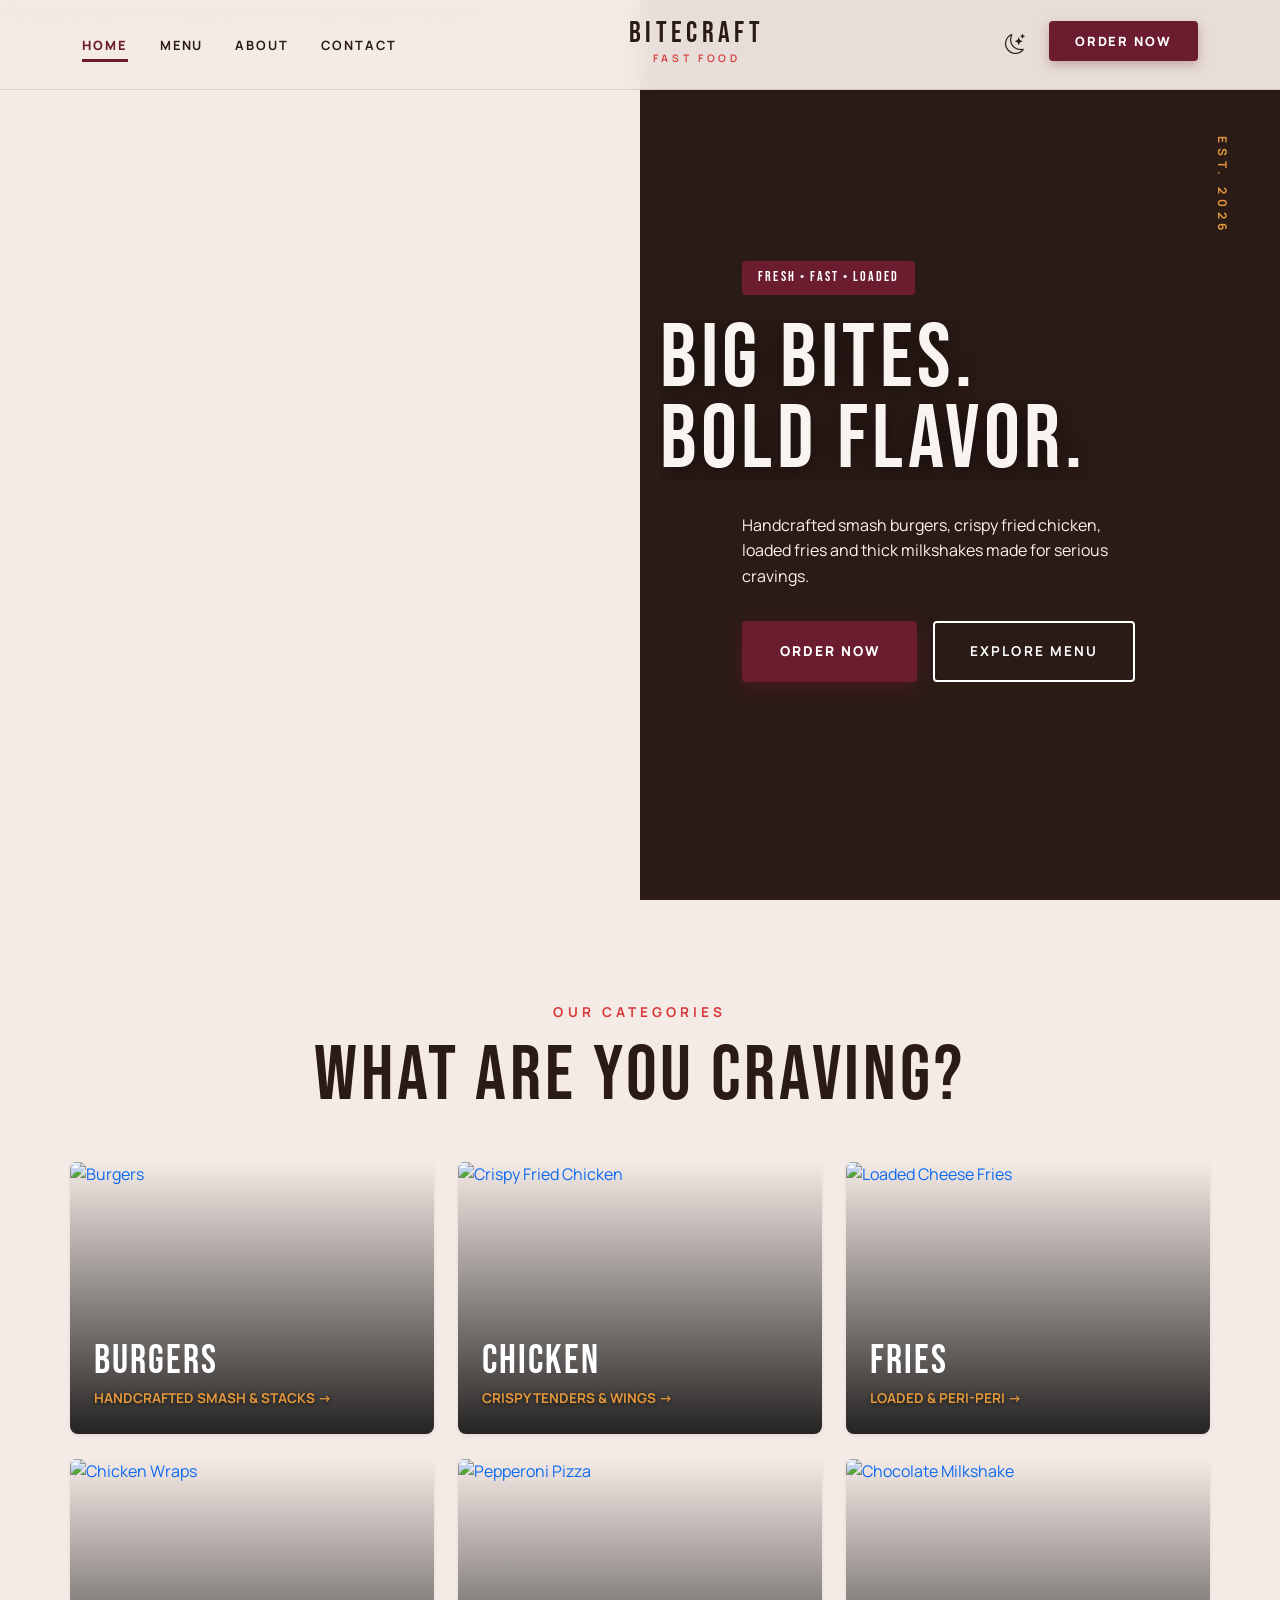
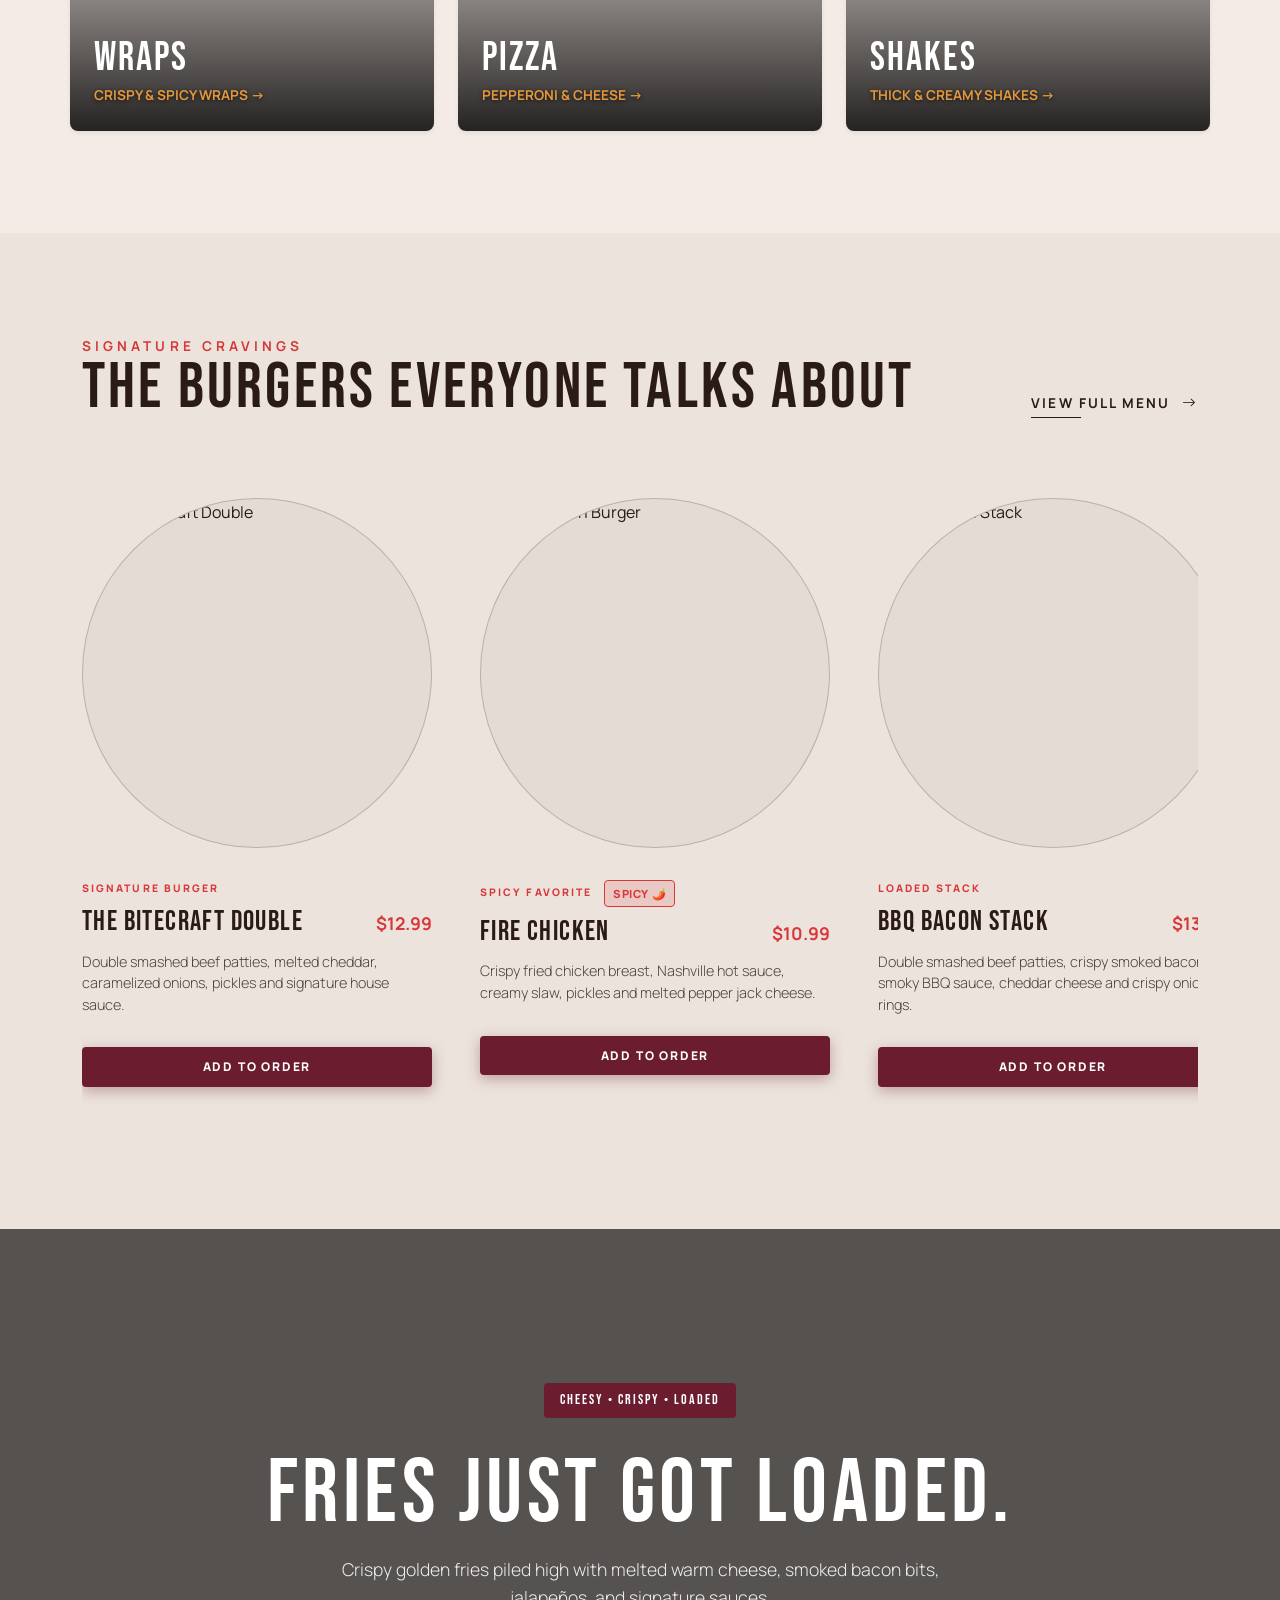
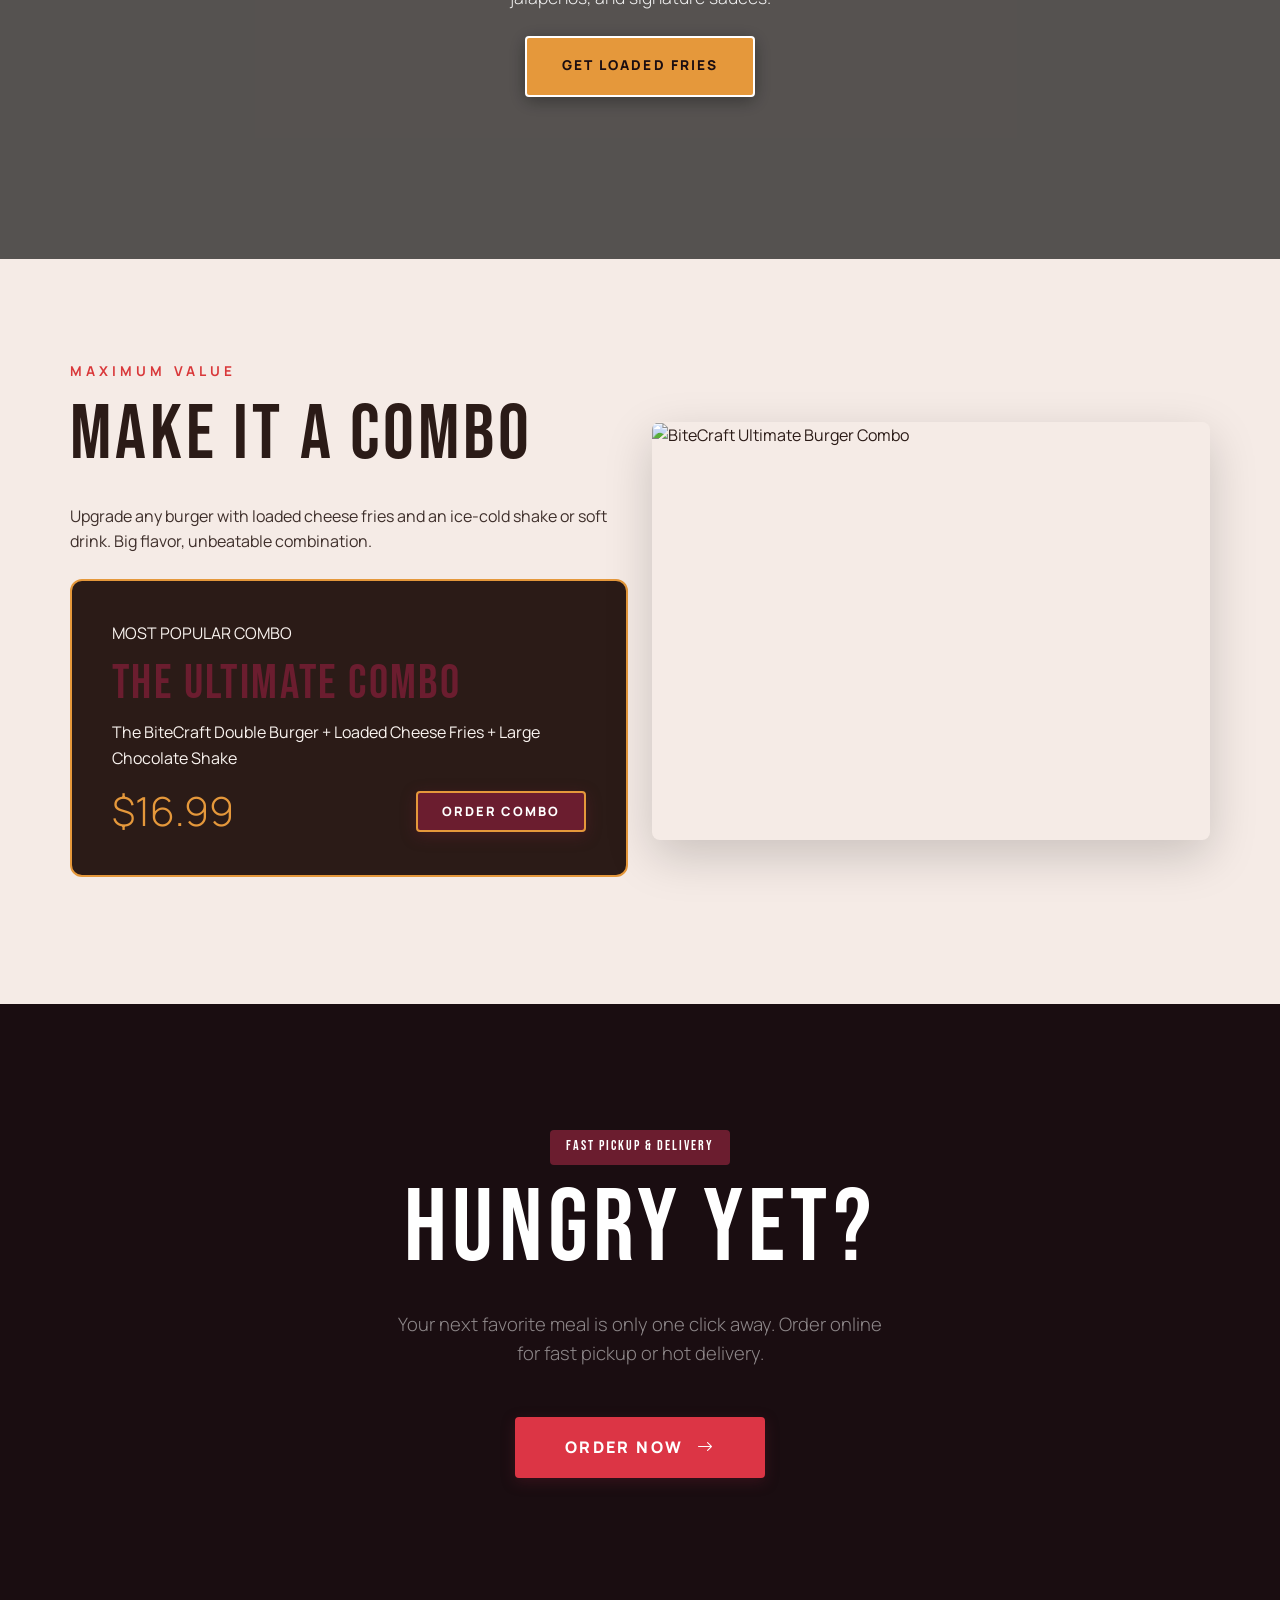
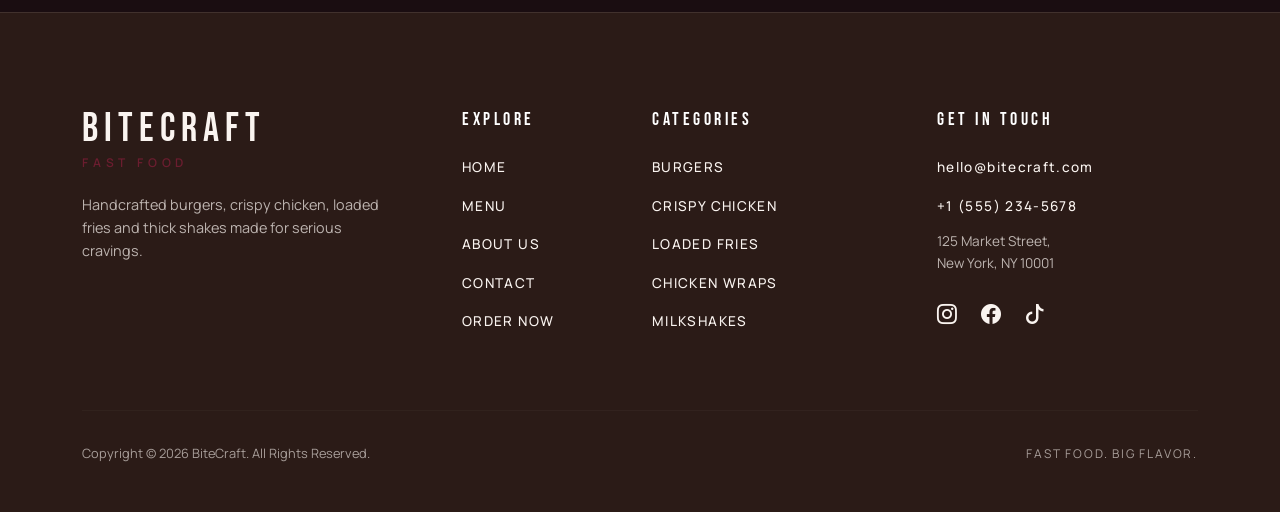
==== index.html @ 6cc87823 "first commit" ====
<!DOCTYPE html>
<html lang="en" data-theme="light">
<head>
  <meta charset="UTF-8">
  <meta name="viewport" content="width=device-width, initial-scale=1.0">
  
  <!-- SEO Metadata -->
  <title>BiteCraft — Fast Food. Big Flavor.</title>
  <meta name="description" content="Handcrafted smash burgers, crispy fried chicken, loaded fries, wraps, and milkshakes made for serious cravings. Order now at BiteCraft.">
  
  <!-- Open Graph Metadata -->
  <meta property="og:title" content="BiteCraft — Fast Food. Big Flavor.">
  <meta property="og:description" content="Handcrafted smash burgers, crispy fried chicken, loaded fries, wraps, and milkshakes made for serious cravings. Order now at BiteCraft.">
  <meta property="og:type" content="website">
  <meta property="og:image" content="https://images.unsplash.com/photo-1568901346375-23c9450c58cd">

  <!-- Bootstrap 5 CDN -->
  <link href="https://cdn.jsdelivr.net/npm/bootstrap@5.3.0/dist/css/bootstrap.min.css" rel="stylesheet">
  <!-- Bootstrap Icons CDN -->
  <link href="https://cdn.jsdelivr.net/npm/bootstrap-icons@1.11.0/font/bootstrap-icons.css" rel="stylesheet">
  
  <!-- Local Styles -->
  <link rel="stylesheet" href="assets/css/style.css">
</head>
<body>

  <!-- Header Navigation -->
  <header>
    <nav class="header-nav">
      <div class="container d-flex align-items-center justify-content-between">
        <!-- Desktop Navigation: Left -->
        <ul class="nav-desktop-links d-flex list-unstyled m-0 p-0">
          <li><a href="index.html" class="nav-link-custom active">Home</a></li>
          <li><a href="menu.html" class="nav-link-custom">Menu</a></li>
          <li><a href="about.html" class="nav-link-custom">About</a></li>
          <li><a href="contact.html" class="nav-link-custom">Contact</a></li>
        </ul>
        
        <!-- Logo: Center -->
        <div class="brand-logo-container">
          <a href="index.html" class="brand-logo">
            BITECRAFT
            <span>FAST FOOD</span>
          </a>
        </div>

        <!-- Desktop Navigation: Right -->
        <div class="d-flex align-items-center">
          <button class="theme-toggle-btn me-3" aria-label="Toggle Light and Dark Mode">
            <i class="bi bi-moon-stars"></i>
          </button>
          <div class="nav-desktop-reserve">
            <a href="reservation.html" class="btn-premium btn-premium-solid py-2 px-4" style="font-size: 0.8rem;">ORDER NOW</a>
          </div>
          <!-- Mobile Hamburger Toggle -->
          <button class="hamburger-menu ms-2" aria-label="Open Navigation Overlay">
            <i class="bi bi-list"></i>
          </button>
        </div>
      </div>
    </nav>

    <!-- Mobile Navigation Overlay Drawer -->
    <div class="mobile-nav-overlay">
      <button class="mobile-nav-close" aria-label="Close Navigation Overlay">
        <i class="bi bi-x-lg"></i>
      </button>
      <ul class="mobile-nav-links">
        <li class="mobile-nav-item"><a href="index.html" class="mobile-nav-link active">Home</a></li>
        <li class="mobile-nav-item"><a href="menu.html" class="mobile-nav-link">Menu</a></li>
        <li class="mobile-nav-item"><a href="about.html" class="mobile-nav-link">About</a></li>
        <li class="mobile-nav-item"><a href="contact.html" class="mobile-nav-link">Contact</a></li>
        <li class="mobile-nav-item mt-3"><a href="reservation.html" class="mobile-nav-btn-tab">ORDER NOW</a></li>
      </ul>
    </div>
  </header>

  <main>
    <!-- Fast Food Hero Section -->
    <section class="hero-split" id="hero">
      <!-- Left Image Panel -->
      <div class="hero-left">
        <div class="hero-img-wrapper">
          <img src="https://images.unsplash.com/photo-1568901346375-23c9450c58cd" alt="Double Smashed Cheeseburger with melted cheddar and bacon" class="img-fluid">
        </div>
      </div>
      
      <!-- Right Content Panel -->
      <div class="hero-right">
        <div class="hero-content">
          <span class="badge-fast-food mb-3">FRESH • FAST • LOADED</span>
          <h1 class="hero-title mt-2">
            <span><span>BIG BITES.</span></span>
            <span><span>BOLD FLAVOR.</span></span>
          </h1>
          <p class="hero-subtitle font-body text-secondary-50 mt-3 mb-4">
            Handcrafted smash burgers, crispy fried chicken, loaded fries and thick milkshakes made for serious cravings.
          </p>
          <div class="hero-actions d-flex gap-3 flex-wrap">
            <a href="reservation.html" class="btn-premium btn-premium-solid">ORDER NOW</a>
            <a href="menu.html" class="btn-premium btn-premium-outline">EXPLORE MENU</a>
          </div>
        </div>
        
        <div class="hero-est">EST. 2026</div>
      </div>
    </section>

    <!-- Featured Categories Section -->
    <section class="section-padding container">
      <div class="text-center mb-5">
        <span class="small-label animate-reveal">OUR CATEGORIES</span>
        <h2 class="section-title animate-reveal stagger-1">WHAT ARE YOU CRAVING?</h2>
      </div>

      <div class="row g-4">
        <!-- Category 1: BURGERS -->
        <div class="col-lg-4 col-md-6 animate-scale">
          <a href="menu.html" class="text-decoration-none">
            <div class="position-relative overflow-hidden rounded-3 shadow-sm group-hover-box" style="aspect-ratio: 4/3;">
              <img src="https://images.unsplash.com/photo-1586190848861-99aa4a171e90" alt="Burgers" class="w-100 h-100 object-fit-cover transition-transform">
              <div class="position-absolute top-0 start-0 w-100 h-100 d-flex align-items-end p-4" style="background: linear-gradient(to top, rgba(0,0,0,0.85), transparent);">
                <div>
                  <h3 class="text-white font-heading m-0 display-6">BURGERS</h3>
                  <span class="text-warning font-body fw-bold" style="font-size: 0.85rem;">HANDCRAFTED SMASH & STACKS &rarr;</span>
                </div>
              </div>
            </div>
          </a>
        </div>

        <!-- Category 2: CHICKEN -->
        <div class="col-lg-4 col-md-6 animate-scale stagger-1">
          <a href="menu.html" class="text-decoration-none">
            <div class="position-relative overflow-hidden rounded-3 shadow-sm group-hover-box" style="aspect-ratio: 4/3;">
              <img src="https://images.unsplash.com/photo-1625813506062-0aeb1d7a094b" alt="Crispy Fried Chicken" class="w-100 h-100 object-fit-cover transition-transform">
              <div class="position-absolute top-0 start-0 w-100 h-100 d-flex align-items-end p-4" style="background: linear-gradient(to top, rgba(0,0,0,0.85), transparent);">
                <div>
                  <h3 class="text-white font-heading m-0 display-6">CHICKEN</h3>
                  <span class="text-warning font-body fw-bold" style="font-size: 0.85rem;">CRISPY TENDERS & WINGS &rarr;</span>
                </div>
              </div>
            </div>
          </a>
        </div>

        <!-- Category 3: FRIES -->
        <div class="col-lg-4 col-md-6 animate-scale stagger-2">
          <a href="menu.html" class="text-decoration-none">
            <div class="position-relative overflow-hidden rounded-3 shadow-sm group-hover-box" style="aspect-ratio: 4/3;">
              <img src="https://images.unsplash.com/photo-1585109649139-366815a0d713" alt="Loaded Cheese Fries" class="w-100 h-100 object-fit-cover transition-transform">
              <div class="position-absolute top-0 start-0 w-100 h-100 d-flex align-items-end p-4" style="background: linear-gradient(to top, rgba(0,0,0,0.85), transparent);">
                <div>
                  <h3 class="text-white font-heading m-0 display-6">FRIES</h3>
                  <span class="text-warning font-body fw-bold" style="font-size: 0.85rem;">LOADED & PERI-PERI &rarr;</span>
                </div>
              </div>
            </div>
          </a>
        </div>

        <!-- Category 4: WRAPS -->
        <div class="col-lg-4 col-md-6 animate-scale stagger-3">
          <a href="menu.html" class="text-decoration-none">
            <div class="position-relative overflow-hidden rounded-3 shadow-sm group-hover-box" style="aspect-ratio: 4/3;">
              <img src="https://images.unsplash.com/photo-1626700051175-6818013e1d4f" alt="Chicken Wraps" class="w-100 h-100 object-fit-cover transition-transform">
              <div class="position-absolute top-0 start-0 w-100 h-100 d-flex align-items-end p-4" style="background: linear-gradient(to top, rgba(0,0,0,0.85), transparent);">
                <div>
                  <h3 class="text-white font-heading m-0 display-6">WRAPS</h3>
                  <span class="text-warning font-body fw-bold" style="font-size: 0.85rem;">CRISPY & SPICY WRAPS &rarr;</span>
                </div>
              </div>
            </div>
          </a>
        </div>

        <!-- Category 5: PIZZA -->
        <div class="col-lg-4 col-md-6 animate-scale stagger-4">
          <a href="menu.html" class="text-decoration-none">
            <div class="position-relative overflow-hidden rounded-3 shadow-sm group-hover-box" style="aspect-ratio: 4/3;">
              <img src="https://images.unsplash.com/photo-1513104890138-7c749659a591" alt="Pepperoni Pizza" class="w-100 h-100 object-fit-cover transition-transform">
              <div class="position-absolute top-0 start-0 w-100 h-100 d-flex align-items-end p-4" style="background: linear-gradient(to top, rgba(0,0,0,0.85), transparent);">
                <div>
                  <h3 class="text-white font-heading m-0 display-6">PIZZA</h3>
                  <span class="text-warning font-body fw-bold" style="font-size: 0.85rem;">PEPPERONI & CHEESE &rarr;</span>
                </div>
              </div>
            </div>
          </a>
        </div>

        <!-- Category 6: SHAKES -->
        <div class="col-lg-4 col-md-6 animate-scale stagger-5">
          <a href="menu.html" class="text-decoration-none">
            <div class="position-relative overflow-hidden rounded-3 shadow-sm group-hover-box" style="aspect-ratio: 4/3;">
              <img src="https://images.unsplash.com/photo-1572490122747-3968b75cc699" alt="Chocolate Milkshake" class="w-100 h-100 object-fit-cover transition-transform">
              <div class="position-absolute top-0 start-0 w-100 h-100 d-flex align-items-end p-4" style="background: linear-gradient(to top, rgba(0,0,0,0.85), transparent);">
                <div>
                  <h3 class="text-white font-heading m-0 display-6">SHAKES</h3>
                  <span class="text-warning font-body fw-bold" style="font-size: 0.85rem;">THICK & CREAMY SHAKES &rarr;</span>
                </div>
              </div>
            </div>
          </a>
        </div>
      </div>
    </section>

    <!-- Signature Burgers Section -->
    <section class="section-padding" style="background-color: var(--card-bg); overflow: hidden;">
      <div class="container">
        <div class="d-flex justify-content-between align-items-end mb-5">
          <div>
            <span class="small-label m-0">SIGNATURE CRAVINGS</span>
            <h2 class="section-title m-0" style="font-size: clamp(2.2rem, 5vw, 4rem);">THE BURGERS EVERYONE TALKS ABOUT</h2>
          </div>
          <div class="d-none d-md-block text-end">
            <a href="menu.html" class="btn-premium-text">VIEW FULL MENU <i class="bi bi-arrow-right"></i></a>
          </div>
        </div>

        <div class="dishes-row">
          <!-- Item 1 -->
          <div class="dish-card-custom animate-scale">
            <div class="dish-img-container">
              <img src="https://images.unsplash.com/photo-1568901346375-23c9450c58cd" alt="The BiteCraft Double">
            </div>
            <div class="dish-info">
              <span class="dish-cat">Signature Burger</span>
              <div class="dish-name-row">
                <h3 class="dish-name">THE BITECRAFT DOUBLE</h3>
                <span class="dish-price">$12.99</span>
              </div>
              <p class="dish-desc">Double smashed beef patties, melted cheddar, caramelized onions, pickles and signature house sauce.</p>
              <a href="reservation.html" class="btn-premium btn-premium-solid w-100 mt-3 py-2 text-center" style="font-size: 0.75rem;">ADD TO ORDER</a>
            </div>
          </div>

          <!-- Item 2 -->
          <div class="dish-card-custom animate-scale stagger-1">
            <div class="dish-img-container">
              <img src="https://images.unsplash.com/photo-1625813506062-0aeb1d7a094b" alt="Fire Chicken Burger">
            </div>
            <div class="dish-info">
              <span class="dish-cat">Spicy Favorite <span class="badge-spicy">SPICY 🌶️</span></span>
              <div class="dish-name-row">
                <h3 class="dish-name">FIRE CHICKEN</h3>
                <span class="dish-price">$10.99</span>
              </div>
              <p class="dish-desc">Crispy fried chicken breast, Nashville hot sauce, creamy slaw, pickles and melted pepper jack cheese.</p>
              <a href="reservation.html" class="btn-premium btn-premium-solid w-100 mt-3 py-2 text-center" style="font-size: 0.75rem;">ADD TO ORDER</a>
            </div>
          </div>

          <!-- Item 3 -->
          <div class="dish-card-custom animate-scale stagger-2">
            <div class="dish-img-container">
              <img src="https://images.unsplash.com/photo-1550547660-d9450f859349" alt="BBQ Bacon Stack">
            </div>
            <div class="dish-info">
              <span class="dish-cat">Loaded Stack</span>
              <div class="dish-name-row">
                <h3 class="dish-name">BBQ BACON STACK</h3>
                <span class="dish-price">$13.99</span>
              </div>
              <p class="dish-desc">Double smashed beef patties, crispy smoked bacon, smoky BBQ sauce, cheddar cheese and crispy onion rings.</p>
              <a href="reservation.html" class="btn-premium btn-premium-solid w-100 mt-3 py-2 text-center" style="font-size: 0.75rem;">ADD TO ORDER</a>
            </div>
          </div>

          <!-- Item 4 -->
          <div class="dish-card-custom animate-scale stagger-3">
            <div class="dish-img-container">
              <img src="https://images.unsplash.com/photo-1572802419224-296b0aeee0d9" alt="Classic Cheese Burger">
            </div>
            <div class="dish-info">
              <span class="dish-cat">Classic Favorite</span>
              <div class="dish-name-row">
                <h3 class="dish-name">CLASSIC CHEESE</h3>
                <span class="dish-price">$9.99</span>
              </div>
              <p class="dish-desc">Single smashed beef patty, double American cheese, fresh lettuce, tomato, onions and house secret sauce.</p>
              <a href="reservation.html" class="btn-premium btn-premium-solid w-100 mt-3 py-2 text-center" style="font-size: 0.75rem;">ADD TO ORDER</a>
            </div>
          </div>
        </div>
      </div>
    </section>

    <!-- Loaded Fries Full Width Section -->
    <section class="parallax-image-section">
      <div class="parallax-bg" style="background-image: url('https://images.unsplash.com/photo-1585109649139-366815a0d713');"></div>
      <div class="parallax-overlay" style="background: rgba(0, 0, 0, 0.65);"></div>
      <div class="parallax-content container text-center">
        <span class="badge-fast-food mb-3">CHEESY • CRISPY • LOADED</span>
        <h2 class="animate-reveal text-white my-3" style="font-size: clamp(2.8rem, 7vw, 6rem); font-family: var(--font-heading); line-height: 1;">
          FRIES JUST GOT LOADED.
        </h2>
        <p class="font-body text-white mx-auto mb-4" style="max-width: 600px; font-weight: 300; font-size: 1.1rem; opacity: 0.9;">
          Crispy golden fries piled high with melted warm cheese, smoked bacon bits, jalapeños, and signature sauces.
        </p>
        <a href="menu.html" class="btn-premium btn-premium-solid btn-warning text-dark border-warning">GET LOADED FRIES</a>
      </div>
    </section>

    <!-- Combo Section -->
    <section class="section-padding container">
      <div class="row align-items-center gy-5">
        <div class="col-lg-6 animate-slide-left">
          <span class="small-label">MAXIMUM VALUE</span>
          <h2 class="section-title" style="font-size: clamp(2.5rem, 6vw, 5rem);">MAKE IT A COMBO</h2>
          <p class="font-body mb-4" style="font-weight: 400; opacity: 0.9;">
            Upgrade any burger with loaded cheese fries and an ice-cold shake or soft drink. Big flavor, unbeatable combination.
          </p>

          <div class="combo-card mb-4">
            <span class="badge-tag mb-2">MOST POPULAR COMBO</span>
            <h3 class="font-heading display-5 text-warning my-2">THE ULTIMATE COMBO</h3>
            <p class="mb-3 font-body opacity-90">The BiteCraft Double Burger + Loaded Cheese Fries + Large Chocolate Shake</p>
            <div class="d-flex align-items-center justify-content-between">
              <span class="font-heading display-6 text-white">$16.99</span>
              <a href="reservation.html" class="btn-premium btn-premium-solid py-2 px-4" style="font-size: 0.8rem;">ORDER COMBO</a>
            </div>
          </div>
        </div>

        <div class="col-lg-6 animate-slide-right stagger-1">
          <div class="rounded-3 overflow-hidden shadow-lg" style="aspect-ratio: 4/3;">
            <img src="https://images.unsplash.com/photo-1610440042657-612c34d95e9f" alt="BiteCraft Ultimate Burger Combo" class="w-100 h-100 object-fit-cover">
          </div>
        </div>
      </div>
    </section>

    <!-- Hungry Yet CTA Section -->
    <section class="section-padding text-center" style="background-color: var(--color-charcoal); color: #fff;">
      <div class="container py-4">
        <span class="badge-fast-food mb-3">FAST PICKUP & DELIVERY</span>
        <h2 class="section-title text-white animate-reveal" style="font-size: clamp(3rem, 8vw, 7rem);">HUNGRY YET?</h2>
        <p class="font-body text-white-50 mx-auto mb-5 animate-reveal stagger-1" style="max-width: 500px; font-weight: 300; font-size: 1.15rem;">
          Your next favorite meal is only one click away. Order online for fast pickup or hot delivery.
        </p>
        <div class="animate-reveal stagger-2">
          <a href="reservation.html" class="btn-premium btn-premium-solid bg-danger text-white border-danger py-3 px-5" style="font-size: 1rem;">ORDER NOW <i class="bi bi-arrow-right ms-2"></i></a>
        </div>
      </div>
    </section>
  </main>

  <!-- Footer Section -->
  <footer class="footer-section">
    <div class="container">
      <div class="row gy-5">
        <!-- Brand Info -->
        <div class="col-lg-4 col-md-12">
          <a href="index.html" class="footer-logo">
            BITECRAFT
            <span class="text-warning">FAST FOOD</span>
          </a>
          <p class="font-body mt-4" style="opacity: 0.7; max-width: 320px; font-size: 0.9rem;">
            Handcrafted burgers, crispy chicken, loaded fries and thick shakes made for serious cravings.
          </p>
        </div>
        
        <!-- Navigation Links -->
        <div class="col-lg-2 col-md-4 col-6">
          <h5 class="text-white mb-4 letter-spacing-lg" style="font-size: 1.1rem;">EXPLORE</h5>
          <ul class="footer-links">
            <li><a href="index.html" class="footer-link-item">Home</a></li>
            <li><a href="menu.html" class="footer-link-item">Menu</a></li>
            <li><a href="about.html" class="footer-link-item">About Us</a></li>
            <li><a href="contact.html" class="footer-link-item">Contact</a></li>
            <li><a href="reservation.html" class="footer-link-item">Order Now</a></li>
          </ul>
        </div>
        
        <!-- Categories -->
        <div class="col-lg-3 col-md-4 col-6">
          <h5 class="text-white mb-4 letter-spacing-lg" style="font-size: 1.1rem;">CATEGORIES</h5>
          <ul class="footer-links">
            <li><a href="menu.html" class="footer-link-item">Burgers</a></li>
            <li><a href="menu.html" class="footer-link-item">Crispy Chicken</a></li>
            <li><a href="menu.html" class="footer-link-item">Loaded Fries</a></li>
            <li><a href="menu.html" class="footer-link-item">Chicken Wraps</a></li>
            <li><a href="menu.html" class="footer-link-item">Milkshakes</a></li>
          </ul>
        </div>
        
        <!-- Contact Details -->
        <div class="col-lg-3 col-md-4 col-12">
          <h5 class="text-white mb-4 letter-spacing-lg" style="font-size: 1.1rem;">GET IN TOUCH</h5>
          <ul class="footer-links mb-4">
            <li><a href="mailto:hello@bitecraft.com" class="footer-link-item" style="text-transform: none;">hello@bitecraft.com</a></li>
            <li><a href="tel:+15552345678" class="footer-link-item">+1 (555) 234-5678</a></li>
            <li><p class="mb-0" style="font-size: 0.85rem; opacity: 0.7;">125 Market Street,<br>New York, NY 10001</p></li>
          </ul>
          <div class="social-links">
            <a href="#" class="social-link-item" aria-label="Instagram"><i class="bi bi-instagram"></i></a>
            <a href="#" class="social-link-item" aria-label="Facebook"><i class="bi bi-facebook"></i></a>
            <a href="#" class="social-link-item" aria-label="TikTok"><i class="bi bi-tiktok"></i></a>
          </div>
        </div>
      </div>
      
      <!-- Footer Bottom -->
      <div class="footer-bottom d-flex flex-column flex-md-row justify-content-between align-items-center">
        <p class="mb-0 text-center text-md-start">Copyright &copy; 2026 BiteCraft. All Rights Reserved.</p>
        <p class="mb-0 mt-2 mt-md-0 text-center text-md-end" style="font-size: 0.75rem; letter-spacing: 0.15em;">FAST FOOD. BIG FLAVOR.</p>
      </div>
    </div>
  </footer>

  <!-- Scripts -->
  <script src="https://cdn.jsdelivr.net/npm/bootstrap@5.3.0/dist/js/bootstrap.bundle.min.js"></script>
  <script src="assets/js/main.js"></script>
</body>
</html>
---- assets/css/style.css ----
/* 
 * SAVOR & FLAME — PREMIUM RESTAURANT WEBSITE
 * DESIGN SYSTEM & STYLE SHEET
 */

@import url('https://fonts.googleapis.com/css2?family=Bebas+Neue&family=Manrope:wght@300;400;500;600;700;800&family=Playfair+Display:ital,wght@1,400;1,600;1,700&display=swap');

:root {
  /* Brand Colors - Cozy Ruby & Sunset Amber Theme */
  --color-ruby: #6B1D2F;         /* Rich Bordeaux Burgundy / Deep Cozy Ruby */
  --color-amber: #D9383A;        /* Warm Amber Crimson Accent */
  --color-sunset-gold: #E5983B;  /* Warm Sunset Gold Accent */
  --color-sand: #F5EBE6;         /* Soft Warm Sand / Cream background */
  --color-espresso: #2B1B17;     /* Deep Rich Dark Espresso */
  --color-cream: #FAF4F0;        /* Ultra Soft Cream Light */
  --color-dark-ruby: #1A0D11;    /* Deep Midnight Dark Ruby */

  /* Legacy Brand Mappings for Cozy Ruby System */
  --color-red: #6B1D2F;          /* Mapped to Cozy Ruby */
  --color-yellow: #E5983B;       /* Mapped to Sunset Gold */
  --color-gold: #E5983B;         /* Mapped to Sunset Gold */
  --color-charcoal: #1A0D11;

  /* Theme variables - Light Mode by default */
  --bg-primary: var(--color-sand);
  --bg-secondary: var(--color-espresso);
  --text-primary: var(--color-espresso);
  --text-secondary: var(--color-cream);
  --accent: var(--color-ruby);          /* Rich Bordeaux Burgundy */
  --accent-muted: var(--color-amber);   /* Warm Amber Crimson */
  --border-color: rgba(43, 27, 23, 0.22);
  --border-hover: rgba(43, 27, 23, 0.55);
  --card-bg: rgba(43, 27, 23, 0.04);

  /* Fonts */
  --font-heading: 'Bebas Neue', sans-serif;
  --font-body: 'Manrope', sans-serif;
  --font-script: 'Playfair Display', serif;

  /* Transitions */
  --transition-smooth: all 0.5s cubic-bezier(0.25, 1, 0.5, 1);
  --transition-fast: all 0.25s ease;
}

[data-theme="dark"] {
  --bg-primary: var(--color-dark-ruby);
  --bg-secondary: var(--color-cream);
  --text-primary: var(--color-cream);
  --text-secondary: var(--color-dark-ruby);
  --accent: var(--color-sunset-gold);  /* Warm Sunset Gold in dark mode */
  --accent-muted: var(--color-amber);   /* Warm Amber Crimson in dark mode */
  --border-color: rgba(250, 244, 240, 0.18);
  --border-hover: rgba(250, 244, 240, 0.45);
  --card-bg: rgba(250, 244, 240, 0.05);
}

[data-theme="dark"] .btn-premium-solid {
  border: 2px solid var(--color-sunset-gold) !important;
  background-color: var(--color-ruby) !important;
  color: #ffffff !important;
  box-shadow: 0 4px 16px rgba(107, 29, 47, 0.45);
}

[data-theme="dark"] .btn-premium-solid:hover {
  background-color: var(--color-sunset-gold) !important;
  border-color: var(--color-sunset-gold) !important;
  color: #1A0D11 !important;
}

[data-theme="dark"] .btn-premium-outline {
  border: 2px solid var(--color-sunset-gold) !important;
  color: var(--color-sunset-gold) !important;
}

/* Global Reset & Base Styles */
* {
  box-sizing: border-box;
  margin: 0;
  padding: 0;
}

html {
  scroll-behavior: smooth;
  overflow-x: hidden;
  font-size: 16px;
}

body {
  font-family: var(--font-body);
  background-color: var(--bg-primary);
  color: var(--text-primary);
  transition: background-color 0.6s cubic-bezier(0.25, 1, 0.5, 1), color 0.6s cubic-bezier(0.25, 1, 0.5, 1);
  overflow-x: hidden;
  line-height: 1.6;
}

/* Page Transition Overlay */
.page-transition-overlay {
  position: fixed;
  top: 0;
  left: 0;
  width: 100%;
  height: 100%;
  background-color: var(--color-espresso);
  z-index: 9999;
  transform: translateY(0);
  transition: transform 0.6s cubic-bezier(0.85, 0, 0.15, 1);
  pointer-events: none;
}
.page-transition-overlay.active {
  transform: translateY(-100%);
}

/* Custom Scrollbar */
::-webkit-scrollbar {
  width: 8px;
}
::-webkit-scrollbar-track {
  background: var(--bg-primary);
}
::-webkit-scrollbar-thumb {
  background: var(--accent-muted);
}
::-webkit-scrollbar-thumb:hover {
  background: var(--accent);
}

/* Typography & Headers */
h1, h2, h3, h4, h5, h6 {
  font-family: var(--font-heading);
  letter-spacing: 0.05em;
  font-weight: 400;
  text-transform: uppercase;
}

.font-script {
  font-family: var(--font-script);
  font-style: italic;
  text-transform: none;
  font-weight: 400;
  letter-spacing: 0;
}

.text-stroke {
  -webkit-text-stroke: 1px var(--text-primary);
  color: transparent;
}

/* Utility Layouts */
.section-padding {
  padding: clamp(4rem, 8vw, 10rem) 0;
}

.letter-spacing-lg {
  letter-spacing: 0.2em;
}

.small-label {
  font-family: var(--font-body);
  font-weight: 700;
  font-size: clamp(0.7rem, 1.5vw, 0.85rem);
  text-transform: uppercase;
  color: var(--accent-muted);
  display: block;
  margin-bottom: 1rem;
  letter-spacing: 0.3em;
}

.section-title {
  font-size: clamp(2.5rem, 6vw, 5.5rem);
  line-height: 0.95;
  margin-bottom: 2rem;
}

/* Premium Buttons */
.btn-premium {
  font-family: var(--font-body);
  font-weight: 700;
  font-size: 0.85rem;
  letter-spacing: 0.15em;
  text-transform: uppercase;
  padding: 1.1rem 2.2rem;
  border-radius: 4px;
  transition: var(--transition-smooth);
  position: relative;
  overflow: hidden;
  z-index: 1;
  display: inline-block;
  text-decoration: none;
  text-align: center;
}

.btn-premium-outline {
  border: 2px solid var(--text-primary);
  background: transparent;
  color: var(--text-primary) !important;
}

.btn-premium-outline::before {
  content: '';
  position: absolute;
  top: 0;
  left: 0;
  width: 100%;
  height: 100%;
  background-color: var(--color-ruby);
  z-index: -1;
  transform: scaleX(0);
  transform-origin: right;
  transition: transform 0.4s cubic-bezier(0.25, 1, 0.5, 1);
}

.btn-premium-outline:hover {
  color: #ffffff !important;
  border-color: var(--color-ruby);
}

.btn-premium-outline:hover::before {
  transform: scaleX(1);
  transform-origin: left;
}

.btn-premium-solid {
  border: 2px solid var(--color-ruby);
  background: var(--color-ruby);
  color: #ffffff !important;
  font-weight: 800;
  box-shadow: 0 4px 14px rgba(107, 29, 47, 0.35);
}

.btn-premium-solid:hover {
  background-color: var(--color-sunset-gold) !important;
  border-color: var(--color-sunset-gold) !important;
  color: #1A0D11 !important;
  box-shadow: 0 6px 20px rgba(229, 152, 59, 0.45);
}

/* CTA Section White Button Override */
.btn-premium-solid.bg-white,
.btn-premium.bg-white,
.bg-danger .btn-premium-solid,
.bg-danger .btn-premium {
  background-color: #ffffff !important;
  color: var(--color-ruby) !important;
  border-color: #ffffff !important;
  font-weight: 800 !important;
}

.btn-premium-solid.bg-white:hover,
.btn-premium.bg-white:hover,
.bg-danger .btn-premium-solid:hover,
.bg-danger .btn-premium:hover {
  background-color: var(--color-espresso) !important;
  color: #ffffff !important;
  border-color: var(--color-espresso) !important;
}

.btn-premium-text {
  font-family: var(--font-body);
  font-weight: 700;
  font-size: 0.85rem;
  letter-spacing: 0.15em;
  text-transform: uppercase;
  color: var(--text-primary);
  text-decoration: none;
  display: inline-flex;
  align-items: center;
  gap: 0.75rem;
  position: relative;
  padding-bottom: 0.25rem;
}

.btn-premium-text::after {
  content: '';
  position: absolute;
  bottom: 0;
  left: 0;
  width: 100%;
  height: 1px;
  background-color: var(--text-primary);
  transform: scaleX(0.3);
  transform-origin: left;
  transition: var(--transition-smooth);
}

.btn-premium-text:hover::after {
  transform: scaleX(1);
  background-color: var(--accent);
}

.btn-premium-text i {
  transition: transform 0.3s ease;
}

.btn-premium-text:hover i {
  transform: translateX(5px);
  color: var(--accent);
}

/* Header & Sticky Nav */
.header-nav {
  position: fixed;
  top: 0;
  left: 0;
  width: 100%;
  z-index: 1000;
  background: rgba(245, 235, 230, 0.94); /* Frosted Soft Sand in Light Mode */
  backdrop-filter: blur(12px);
  -webkit-backdrop-filter: blur(12px);
  border-bottom: 1px solid rgba(43, 27, 23, 0.12);
  padding: 1.25rem 0;
  transition: background-color 0.4s ease, padding 0.4s ease, border-color 0.4s ease, box-shadow 0.4s ease;
}

[data-theme="dark"] .header-nav {
  background: rgba(26, 13, 17, 0.94); /* Frosted Midnight Ruby in Dark Mode */
  border-bottom: 1px solid rgba(250, 244, 240, 0.12);
}

.header-nav.scrolled {
  padding: 0.8rem 0;
  box-shadow: 0 4px 30px rgba(0, 0, 0, 0.08);
}

.nav-desktop-links {
  display: flex;
  gap: 2rem;
  list-style: none;
  margin: 0;
  padding: 0;
  align-items: center;
}

.nav-link-custom {
  font-family: var(--font-body);
  font-size: 0.8rem;
  font-weight: 700;
  text-transform: uppercase;
  color: var(--text-primary);
  text-decoration: none;
  letter-spacing: 0.15em;
  position: relative;
  padding: 0.5rem 0;
  transition: var(--transition-fast);
}

.nav-link-custom::after {
  content: '';
  position: absolute;
  bottom: 0;
  left: 0;
  width: 100%;
  height: 2px;
  background-color: var(--text-primary);
  transform: scaleX(0);
  transform-origin: right;
  transition: transform 0.4s cubic-bezier(0.25, 1, 0.5, 1);
}

.nav-link-custom:hover {
  color: var(--accent-muted);
}

.nav-link-custom:hover::after {
  transform: scaleX(1);
  transform-origin: left;
}

/* Active Link Contrast System */
.nav-link-custom.active {
  color: var(--accent) !important;
  font-weight: 800;
}

.nav-link-custom.active::after {
  transform: scaleX(1);
  transform-origin: left;
  background-color: var(--accent);
  height: 3px;
}

[data-theme="dark"] .nav-link-custom.active {
  color: var(--color-sunset-gold) !important;
}

[data-theme="dark"] .nav-link-custom.active::after {
  background-color: var(--color-sunset-gold);
  height: 3px;
}

/* Typographic Logo */
.brand-logo-container {
  text-align: center;
}
.brand-logo {
  font-family: var(--font-heading);
  font-size: 1.8rem;
  letter-spacing: 0.15em;
  color: var(--text-primary);
  text-decoration: none;
  line-height: 1;
  display: inline-block;
  transition: var(--transition-fast);
}

.brand-logo span {
  display: block;
  font-size: 0.65rem;
  letter-spacing: 0.35em;
  font-family: var(--font-body);
  font-weight: 600;
  color: var(--accent-muted);
  margin-top: 0.25rem;
}
.brand-logo:hover {
  color: var(--accent-muted);
}

/* Theme Toggle Button */
.theme-toggle-btn {
  background: transparent;
  border: none;
  color: var(--text-primary);
  font-size: 1.25rem;
  cursor: pointer;
  padding: 0.5rem;
  display: flex;
  align-items: center;
  justify-content: center;
  transition: var(--transition-fast);
  margin-right: 1.5rem;
}

.theme-toggle-btn:hover {
  color: var(--accent-muted);
  transform: rotate(15deg);
}

/* Header ORDER NOW Button Styling */
.header-nav .nav-desktop-reserve a.btn-premium,
.header-nav .btn-premium-solid,
.header-nav .btn-premium {
  background-color: var(--color-ruby) !important;
  color: #ffffff !important;
  border: 2px solid var(--color-ruby) !important;
  font-weight: 800 !important;
  letter-spacing: 0.15em !important;
  opacity: 1 !important;
  visibility: visible !important;
  box-shadow: 0 4px 12px rgba(107, 29, 47, 0.3);
  transition: all 0.3s ease;
}

.header-nav .nav-desktop-reserve a.btn-premium:hover,
.header-nav .btn-premium-solid:hover,
.header-nav .btn-premium:hover {
  background-color: var(--color-amber) !important;
  color: #ffffff !important;
  border-color: var(--color-amber) !important;
  box-shadow: 0 6px 18px rgba(217, 56, 58, 0.4);
  transform: translateY(-2px);
}

[data-theme="dark"] .header-nav .nav-desktop-reserve a.btn-premium,
[data-theme="dark"] .header-nav .btn-premium-solid {
  background-color: var(--color-ruby) !important;
  color: #ffffff !important;
  border-color: var(--color-ruby) !important;
}

[data-theme="dark"] .header-nav .nav-desktop-reserve a.btn-premium:hover,
[data-theme="dark"] .header-nav .btn-premium-solid:hover {
  background-color: var(--color-sunset-gold) !important;
  color: #1A0D11 !important;
  border-color: var(--color-sunset-gold) !important;
}

/* Hamburger & Mobile Menu Overlay */
.hamburger-menu {
  background: transparent;
  border: none;
  color: var(--text-primary);
  font-size: 1.75rem;
  cursor: pointer;
  display: none; /* Block on tablet/mobile */
  align-items: center;
  justify-content: center;
  transition: var(--transition-fast);
}

.hamburger-menu:hover {
  color: var(--accent);
}

.mobile-nav-overlay {
  position: fixed;
  top: 0;
  left: 0;
  width: 100%;
  height: 100vh;
  background-color: var(--color-espresso);
  z-index: 2000;
  display: flex;
  flex-direction: column;
  justify-content: center;
  align-items: center;
  transform: translateY(-100%);
  transition: transform 0.6s cubic-bezier(0.85, 0, 0.15, 1);
}

.mobile-nav-overlay.open {
  transform: translateY(0);
}

.mobile-nav-close {
  position: absolute;
  top: 2rem;
  right: 2rem;
  background: transparent;
  border: none;
  color: var(--color-cream);
  font-size: 2rem;
  cursor: pointer;
  transition: var(--transition-fast);
}
.mobile-nav-close:hover {
  color: var(--color-gold);
}

.mobile-nav-links {
  list-style: none;
  text-align: center;
  padding: 0;
}

.mobile-nav-item {
  margin: 1.5rem 0;
  opacity: 0;
  transform: translateY(30px);
  transition: opacity 0.5s ease, transform 0.5s ease;
}

.mobile-nav-overlay.open .mobile-nav-item {
  opacity: 1;
  transform: translateY(0);
}

/* Add delays to list items when open */
.mobile-nav-overlay.open .mobile-nav-item:nth-child(1) { transition-delay: 0.1s; }
.mobile-nav-overlay.open .mobile-nav-item:nth-child(2) { transition-delay: 0.2s; }
.mobile-nav-overlay.open .mobile-nav-item:nth-child(3) { transition-delay: 0.3s; }
.mobile-nav-overlay.open .mobile-nav-item:nth-child(4) { transition-delay: 0.4s; }
.mobile-nav-overlay.open .mobile-nav-item:nth-child(5) { transition-delay: 0.5s; }

.mobile-nav-link {
  font-family: var(--font-heading);
  font-size: clamp(2.2rem, 7vw, 4rem);
  text-transform: uppercase;
  color: var(--color-cream);
  text-decoration: none;
  letter-spacing: 0.1em;
  transition: var(--transition-fast);
  display: inline-block;
  position: relative;
}

.mobile-nav-link:hover {
  color: var(--color-gold);
}

/* Mobile Hamburger Menu Active Page Highlight in Both Themes */
.mobile-nav-link.active {
  color: var(--color-sunset-gold) !important; /* Warm Sunset Gold */
  font-weight: 800;
  text-shadow: 0 0 16px rgba(229, 152, 59, 0.45);
}

.mobile-nav-link.active::after {
  content: '';
  display: block;
  width: 50%;
  height: 4px;
  background-color: var(--color-amber);
  margin: 0.3rem auto 0 auto;
  border-radius: 2px;
}

/* Separate Tab Button for Order Now in Hamburger Menu */
.mobile-nav-btn-tab {
  display: inline-block;
  font-family: var(--font-heading);
  font-size: clamp(1.2rem, 4vw, 1.6rem);
  letter-spacing: 0.15em;
  text-transform: uppercase;
  padding: 0.8rem 2.5rem;
  border-radius: 50px; /* Tab button pill shape */
  border: 2px solid var(--color-sunset-gold) !important;
  background-color: var(--color-ruby) !important;
  color: #ffffff !important;
  text-decoration: none;
  font-weight: 800;
  box-shadow: 0 6px 20px rgba(107, 29, 47, 0.45);
  transition: all 0.3s ease;
}

.mobile-nav-btn-tab:hover,
.mobile-nav-btn-tab.active {
  background-color: var(--color-sunset-gold) !important;
  border-color: var(--color-sunset-gold) !important;
  color: #1A0D11 !important;
  box-shadow: 0 8px 25px rgba(229, 152, 59, 0.6);
  transform: translateY(-2px);
}

.mobile-nav-brand {
  display: none !important;
}
.mobile-nav-brand h4 {
  font-family: var(--font-heading);
  color: var(--color-cream);
  font-size: 1.2rem;
  letter-spacing: 0.2rem;
}
.mobile-nav-brand p {
  font-family: var(--font-body);
  color: var(--accent-muted);
  font-size: 0.7rem;
  text-transform: uppercase;
  letter-spacing: 0.3rem;
}

/* Hero Section Styles */
.hero-split {
  height: 100vh;
  min-height: 650px;
  width: 100%;
  display: flex;
  overflow: hidden;
  position: relative;
}

.hero-left {
  width: 50%;
  height: 100%;
  position: relative;
  overflow: hidden;
}

.hero-img-wrapper {
  width: 100%;
  height: 100%;
  overflow: hidden;
  clip-path: inset(0 100% 0 0); /* will animate to inset(0 0 0 0) */
  transition: clip-path 1.5s cubic-bezier(0.77, 0, 0.175, 1);
}

.hero-left img {
  width: 100%;
  height: 100%;
  object-fit: cover;
  transform: scale(1.15);
  transition: transform 1.8s cubic-bezier(0.25, 1, 0.5, 1);
}

.hero-right {
  width: 50%;
  height: 100%;
  background-color: var(--color-espresso);
  display: flex;
  align-items: center;
  padding: 120px 10% 6% 8%;
  position: relative;
  color: var(--color-cream);
}

.hero-content {
  position: relative;
  z-index: 10;
  width: 100%;
}

.hero-title {
  font-size: clamp(3rem, 7vw, 6.5rem);
  line-height: 0.9;
  margin-bottom: 2rem;
  position: relative;
  color: var(--color-cream);
  text-shadow: 0 4px 25px rgba(0, 0, 0, 0.6);
}

/* Cross Section Overlapping Text Effect on Wide Viewports */
@media (min-width: 1200px) {
  .hero-title {
    margin-left: -20%;
    width: 120%;
    z-index: 20;
  }
}

.hero-title span {
  display: block;
  overflow: hidden;
}

.hero-title span span {
  display: block;
  transform: translateY(100%);
  transition: transform 1.2s cubic-bezier(0.25, 1, 0.5, 1);
}

.hero-subtitle {
  opacity: 0;
  transform: translateY(30px);
  transition: opacity 1s ease, transform 1s ease;
  transition-delay: 0.6s;
  max-width: 450px;
}

.hero-actions {
  opacity: 1;
  transform: translateY(0);
  margin-top: 1.5rem;
}

.hero-actions .btn-premium-solid,
.hero-right .btn-premium-solid {
  background-color: var(--color-ruby) !important;
  border: 2px solid var(--color-ruby) !important;
  color: #ffffff !important;
  font-weight: 800 !important;
  box-shadow: 0 6px 20px rgba(107, 29, 47, 0.45);
}

.hero-actions .btn-premium-solid:hover,
.hero-right .btn-premium-solid:hover {
  background-color: var(--color-sunset-gold) !important;
  border-color: var(--color-sunset-gold) !important;
  color: #1A0D11 !important;
  box-shadow: 0 8px 24px rgba(229, 152, 59, 0.55);
  transform: translateY(-3px);
}

.hero-actions .btn-premium-outline,
.hero-right .btn-premium-outline {
  background-color: transparent !important;
  border: 2px solid #ffffff !important;
  color: #ffffff !important;
  font-weight: 700 !important;
}

.hero-actions .btn-premium-outline:hover,
.hero-right .btn-premium-outline:hover {
  background-color: #ffffff !important;
  border-color: #ffffff !important;
  color: #1A0D11 !important;
  transform: translateY(-3px);
}

.hero-actions {
  opacity: 1 !important;
  transform: translateY(0) !important;
  margin-top: 2rem;
  display: flex;
  gap: 1.5rem;
  flex-wrap: wrap;
}

.hero-est {
  position: absolute;
  right: 3rem;
  top: 8.5rem;
  writing-mode: vertical-rl;
  font-family: var(--font-body);
  font-weight: 700;
  font-size: 0.75rem;
  letter-spacing: 0.4em;
  color: var(--color-sunset-gold) !important; /* Warm Sunset Gold color for high visibility */
  opacity: 1 !important;
  visibility: visible !important;
  z-index: 15;
  transition: opacity 1s ease;
}

[data-theme="light"] .hero-est,
[data-theme="dark"] .hero-est {
  color: var(--color-sunset-gold) !important;
  opacity: 1 !important;
  visibility: visible !important;
}

.hero-scroll-indicator {
  position: absolute;
  bottom: 3rem;
  left: 8%;
  display: flex;
  align-items: center;
  gap: 1rem;
  font-family: var(--font-body);
  font-size: 0.7rem;
  letter-spacing: 0.3em;
  font-weight: 700;
  color: var(--accent-muted);
  text-transform: uppercase;
  z-index: 20;
  opacity: 0;
  animation: fadeIn 1s ease forwards;
  animation-delay: 1.5s;
}

.scroll-line {
  width: 40px;
  height: 1px;
  background-color: var(--accent-muted);
  position: relative;
  overflow: hidden;
}

.scroll-line::after {
  content: '';
  position: absolute;
  top: 0;
  left: 0;
  width: 100%;
  height: 100%;
  background-color: var(--accent);
  transform: scaleX(0);
  transform-origin: left;
  animation: scrollLineAnim 2s infinite ease-in-out;
}

@keyframes scrollLineAnim {
  0% { transform: scaleX(0); transform-origin: left; }
  50% { transform: scaleX(1); transform-origin: left; }
  50.1% { transform-origin: right; }
  100% { transform: scaleX(0); transform-origin: right; }
}

@keyframes fadeIn {
  from { opacity: 0; }
  to { opacity: 1; }
}

/* Page Hero Components */
.page-hero {
  position: relative;
  height: 60vh;
  min-height: 400px;
  width: 100%;
  display: flex;
  align-items: center;
  justify-content: center;
  text-align: center;
  color: var(--color-cream);
  overflow: hidden;
}

.page-hero-bg {
  position: absolute;
  top: 0;
  left: 0;
  width: 100%;
  height: 100%;
  background-size: cover;
  background-position: center;
  z-index: 1;
  transform: scale(1.05);
  transition: transform 0.5s ease-out;
}

.page-hero-overlay {
  position: absolute;
  top: 0;
  left: 0;
  width: 100%;
  height: 100%;
  background-color: rgba(23, 20, 18, 0.7);
  z-index: 2;
}

.page-hero-content {
  position: relative;
  z-index: 3;
  padding: 0 1rem;
}

/* Editorial Statement Section */
.statement-wrapper {
  text-align: center;
  max-width: 800px;
  margin: 0 auto;
}

.vertical-line {
  width: 1px;
  height: clamp(50px, 8vw, 120px);
  background-color: var(--border-hover);
  margin: 2.5rem auto 0;
  transform: scaleY(0);
  transform-origin: top;
  transition: transform 1.2s cubic-bezier(0.25, 1, 0.5, 1);
}

.vertical-line.reveal {
  transform: scaleY(1);
}

/* Signature Dishes Grid - Horizontal Scrolling / Flex layout */
.dishes-row {
  display: flex;
  gap: 3rem;
  overflow-x: auto;
  padding: 2rem 0;
  scrollbar-width: none; /* Firefox */
}
.dishes-row::-webkit-scrollbar {
  display: none; /* Safari and Chrome */
}

.dish-card-custom {
  flex: 0 0 350px;
  transition: var(--transition-smooth);
  position: relative;
}

.dish-img-container {
  width: 350px;
  height: 350px;
  border-radius: 50%;
  overflow: hidden;
  margin-bottom: 2rem;
  position: relative;
  border: 1px solid var(--border-color);
  background-color: var(--card-bg);
}

.dish-img-container img {
  width: 100%;
  height: 100%;
  object-fit: cover;
  transition: transform 0.8s cubic-bezier(0.25, 1, 0.5, 1);
}

.dish-info {
  text-align: left;
}

.dish-cat {
  font-size: 0.65rem;
  font-weight: 800;
  letter-spacing: 0.2em;
  text-transform: uppercase;
  color: var(--accent-muted);
  margin-bottom: 0.5rem;
  display: block;
}

.dish-name-row {
  display: flex;
  justify-content: space-between;
  align-items: baseline;
  margin-bottom: 0.75rem;
}

.dish-name {
  font-size: 1.75rem;
  font-family: var(--font-heading);
  letter-spacing: 0.05em;
  color: var(--text-primary);
  margin: 0;
  transition: var(--transition-fast);
}

.dish-price {
  font-family: var(--font-body);
  font-weight: 700;
  color: var(--accent-muted);
  font-size: 1.1rem;
  transition: var(--transition-fast);
}

.dish-desc {
  font-size: 0.9rem;
  opacity: 0.8;
  color: var(--text-primary);
  line-height: 1.5;
  font-weight: 300;
}

.dish-card-custom:hover .dish-img-container img {
  transform: scale(1.08);
}
.dish-card-custom:hover .dish-name {
  color: var(--accent-muted);
}
.dish-card-custom:hover .dish-price {
  color: var(--accent);
}

/* Full Width Parallax Image */
.parallax-image-section {
  position: relative;
  height: 70vh;
  min-height: 500px;
  overflow: hidden;
  display: flex;
  align-items: center;
  justify-content: center;
  text-align: center;
  color: var(--color-cream);
}
.parallax-bg {
  position: absolute;
  top: 0;
  left: 0;
  width: 100%;
  height: 120%; /* extra height for movement */
  background-size: cover;
  background-position: center;
  z-index: 1;
  will-change: transform;
}
.parallax-overlay {
  position: absolute;
  top: 0;
  left: 0;
  width: 100%;
  height: 100%;
  background-color: rgba(23, 20, 18, 0.6);
  z-index: 2;
}
.parallax-content {
  position: relative;
  z-index: 3;
  padding: 0 1.5rem;
  max-width: 900px;
}

.parallax-content .btn-premium,
.parallax-content .btn-warning {
  background-color: var(--color-sunset-gold) !important;
  color: #1A0D11 !important;
  border: 2px solid #ffffff !important;
  font-weight: 800 !important;
  box-shadow: 0 4px 18px rgba(0, 0, 0, 0.35);
}

.parallax-content .btn-premium:hover,
.parallax-content .btn-warning:hover {
  background-color: var(--color-ruby) !important;
  color: #ffffff !important;
  border-color: #ffffff !important;
  box-shadow: 0 6px 22px rgba(107, 29, 47, 0.55);
}

/* Editorial Split Section (Philosophy, Ingredients, etc.) */
.editorial-split-section {
  display: flex;
  align-items: center;
  gap: 5%;
  flex-wrap: wrap;
}

.editorial-split-left {
  flex: 1 1 45%;
  min-width: 320px;
}

.editorial-split-right {
  flex: 1 1 50%;
  min-width: 320px;
  position: relative;
}

.overlapping-img-wrapper {
  position: relative;
  padding: 3rem 0;
}

.main-overlapping-img {
  width: 85%;
  height: auto;
  aspect-ratio: 4/5;
  object-fit: cover;
  position: relative;
  z-index: 2;
  box-shadow: 0 15px 35px rgba(0, 0, 0, 0.15);
}

.secondary-overlapping-img {
  position: absolute;
  bottom: 0;
  right: 0;
  width: 45%;
  aspect-ratio: 1/1;
  object-fit: cover;
  z-index: 3;
  border: 10px solid var(--bg-primary);
  box-shadow: 0 10px 25px rgba(0, 0, 0, 0.2);
  transition: transform 0.6s cubic-bezier(0.25, 1, 0.5, 1), border-color 0.6s ease;
}

.editorial-split-right:hover .secondary-overlapping-img {
  transform: translate(-10px, -10px);
}

/* Reservation CTA Section */
.reservation-cta-section {
  background-color: var(--color-espresso);
  color: var(--color-cream);
  text-align: center;
  position: relative;
  overflow: hidden;
}

.reservation-cta-section::before {
  content: '';
  position: absolute;
  top: 0;
  left: 0;
  width: 100%;
  height: 100%;
  background: radial-gradient(circle, rgba(185,139,109,0.05) 0%, rgba(0,0,0,0) 80%);
  pointer-events: none;
}

/* Menu Page Styles (Horizontal List, Dotted lines) */
.menu-category-section {
  margin-bottom: 5rem;
}

.menu-category-title {
  font-size: clamp(2rem, 4vw, 3.5rem);
  margin-bottom: 3rem;
  border-bottom: 1px solid var(--border-color);
  padding-bottom: 0.5rem;
  color: var(--text-primary);
}

.menu-list {
  display: flex;
  flex-direction: column;
  gap: 2rem;
}

.menu-row {
  display: flex;
  align-items: center;
  gap: 2rem;
  padding: 1.5rem;
  border-bottom: 1px dashed var(--border-color);
  transition: var(--transition-smooth);
  position: relative;
  background-color: transparent;
}

.menu-row-img-wrapper {
  width: 80px;
  height: 80px;
  border-radius: 50%;
  overflow: hidden;
  flex-shrink: 0;
  border: 1px solid var(--border-color);
}

.menu-row-img-wrapper img {
  width: 100%;
  height: 100%;
  object-fit: cover;
  transition: transform 0.6s ease;
}

.menu-row-content {
  flex-grow: 1;
}

.menu-row-title-bar {
  display: flex;
  align-items: baseline;
  justify-content: space-between;
}

.menu-row-title {
  font-family: var(--font-heading);
  font-size: 1.8rem;
  letter-spacing: 0.05em;
  margin: 0;
  transition: var(--transition-fast);
}

.menu-row-leader {
  flex-grow: 1;
  border-bottom: 1px dotted var(--border-hover);
  margin: 0 1rem;
}

.menu-row-price {
  font-family: var(--font-body);
  font-weight: 700;
  font-size: 1.25rem;
  color: var(--accent-muted);
  transition: var(--transition-fast);
}

.menu-row-desc {
  font-size: 0.9rem;
  opacity: 0.75;
  margin-top: 0.25rem;
  font-weight: 300;
}

/* Menu Row Hover Interactions */
.menu-row:hover {
  background-color: var(--card-bg);
  border-bottom: 1px solid var(--accent-muted);
}
.menu-row:hover .menu-row-img-wrapper img {
  transform: scale(1.15);
}
.menu-row:hover .menu-row-title {
  color: var(--accent-muted);
  transform: translateX(5px);
}
.menu-row:hover .menu-row-price {
  color: var(--accent);
}

/* About Chef Portrait layout */
.chef-image-wrapper {
  position: relative;
  overflow: hidden;
  box-shadow: 0 20px 40px rgba(0, 0, 0, 0.15);
}
.chef-image-wrapper img {
  width: 100%;
  height: auto;
  aspect-ratio: 3/4;
  object-fit: cover;
}
.chef-signature {
  font-family: var(--font-script);
  font-size: 2.5rem;
  color: var(--accent-muted);
  margin-top: 1.5rem;
}

/* Luxury Form Styles (Contact & Reservation) */
.luxury-form-group {
  position: relative;
  margin-bottom: 2.5rem;
}

.luxury-input {
  width: 100%;
  background: transparent;
  border: none;
  border-bottom: 1px solid var(--border-color);
  padding: 0.8rem 0;
  color: var(--text-primary);
  font-family: var(--font-body);
  font-size: 0.95rem;
  transition: var(--transition-fast);
  outline: none;
  border-radius: 0;
}

.luxury-label {
  position: absolute;
  top: 0.8rem;
  left: 0;
  font-family: var(--font-body);
  font-size: 0.85rem;
  text-transform: uppercase;
  letter-spacing: 0.15em;
  color: var(--accent-muted);
  font-weight: 600;
  pointer-events: none;
  transition: var(--transition-fast);
}

/* Input Focus States */
.luxury-input:focus,
.luxury-input:not(:placeholder-shown) {
  border-bottom: 1px solid var(--text-primary);
}

.luxury-input:focus + .luxury-label,
.luxury-input:not(:placeholder-shown) + .luxury-label {
  top: -1.2rem;
  font-size: 0.75rem;
  color: var(--accent-muted);
  font-weight: 700;
  opacity: 1;
}

/* Selection menu styled specifically for luxury form */
select.luxury-input {
  appearance: none;
  cursor: pointer;
}
.select-wrapper {
  position: relative;
}
.select-wrapper::after {
  content: '\F2E9'; /* Bootstrap Icon Chevron Down code */
  font-family: "bootstrap-icons";
  position: absolute;
  right: 0;
  top: 50%;
  transform: translateY(-50%);
  pointer-events: none;
  color: var(--accent-muted);
  font-size: 0.8rem;
}

/* Contact Details */
.contact-detail-item {
  margin-bottom: 2.5rem;
}
.contact-detail-item h4 {
  font-size: 1.25rem;
  margin-bottom: 0.5rem;
  letter-spacing: 0.1em;
}
.contact-detail-item p {
  opacity: 0.8;
  margin-bottom: 0.25rem;
}

/* Google Maps Container */
.map-container {
  width: 100%;
  height: 450px;
  background-color: var(--card-bg);
  border: 1px solid var(--border-color);
  position: relative;
  overflow: hidden;
  box-shadow: 0 15px 35px rgba(0, 0, 0, 0.05);
}
.map-placeholder {
  width: 100%;
  height: 100%;
  display: flex;
  flex-direction: column;
  align-items: center;
  justify-content: center;
  color: var(--text-primary);
  opacity: 0.7;
}

/* Luxury Reservation Layout */
.reservation-dining-wrapper {
  position: relative;
  height: 100%;
}
.reservation-dining-img {
  width: 100%;
  height: 100%;
  object-fit: cover;
  box-shadow: 0 20px 40px rgba(0, 0, 0, 0.15);
}

/* Footer Section */
.footer-section {
  background-color: var(--color-espresso);
  color: var(--color-cream);
  border-top: 1px solid rgba(247, 241, 234, 0.1);
  padding: 6rem 0 3rem 0;
}

.footer-logo {
  font-family: var(--font-heading);
  font-size: 2.5rem;
  letter-spacing: 0.15em;
  color: var(--color-cream);
  text-decoration: none;
  line-height: 1;
}

.footer-logo span {
  display: block;
  font-size: 0.75rem;
  letter-spacing: 0.4em;
  font-family: var(--font-body);
  font-weight: 600;
  color: var(--accent-muted);
  margin-top: 0.5rem;
}

.footer-links {
  list-style: none;
  padding: 0;
  margin: 0;
}
.footer-links li {
  margin-bottom: 0.8rem;
}
.footer-link-item {
  color: var(--color-cream);
  text-decoration: none;
  font-family: var(--font-body);
  font-size: 0.85rem;
  font-weight: 500;
  letter-spacing: 0.1em;
  text-transform: uppercase;
  transition: var(--transition-fast);
}
.footer-link-item:hover {
  color: var(--accent);
  padding-left: 5px;
}

.social-links {
  display: flex;
  gap: 1.5rem;
}
.social-link-item {
  color: var(--color-cream);
  font-size: 1.25rem;
  transition: var(--transition-fast);
}
.social-link-item:hover {
  color: var(--accent);
  transform: translateY(-3px);
}

.footer-bottom {
  border-top: 1px solid rgba(247, 241, 234, 0.05);
  margin-top: 4rem;
  padding-top: 2rem;
  font-size: 0.8rem;
  opacity: 0.6;
}

/* Coming Soon & 404 Specific Layouts */
.coming-soon-wrapper,
.error-404-wrapper {
  height: 100vh;
  display: flex;
  flex-direction: column;
  justify-content: center;
  align-items: center;
  text-align: center;
  padding: 2rem;
}

.countdown-container {
  display: flex;
  gap: 2rem;
  margin: 3rem 0;
  flex-wrap: wrap;
  justify-content: center;
}

.countdown-box {
  background: var(--card-bg);
  border: 1px solid var(--border-color);
  padding: 1.5rem 2rem;
  min-width: 110px;
}

.countdown-number {
  font-size: clamp(2.5rem, 5vw, 4rem);
  font-family: var(--font-heading);
  line-height: 1;
  color: var(--accent);
}

.countdown-label {
  font-size: 0.75rem;
  letter-spacing: 0.2em;
  text-transform: uppercase;
  margin-top: 0.5rem;
  opacity: 0.7;
}

/* Scroll Animation Classes */
.animate-reveal {
  opacity: 0;
  transform: translateY(40px);
  transition: opacity 0.8s cubic-bezier(0.25, 1, 0.5, 1), transform 0.8s cubic-bezier(0.25, 1, 0.5, 1);
}

.animate-reveal.revealed {
  opacity: 1;
  transform: translateY(0);
}

.animate-scale {
  opacity: 0;
  transform: scale(0.95);
  transition: opacity 1s cubic-bezier(0.25, 1, 0.5, 1), transform 1s cubic-bezier(0.25, 1, 0.5, 1);
}

.animate-scale.revealed {
  opacity: 1;
  transform: scale(1);
}

.animate-slide-left {
  opacity: 0;
  transform: translateX(-50px);
  transition: opacity 0.8s cubic-bezier(0.25, 1, 0.5, 1), transform 0.8s cubic-bezier(0.25, 1, 0.5, 1);
}

.animate-slide-left.revealed {
  opacity: 1;
  transform: translateX(0);
}

.animate-slide-right {
  opacity: 0;
  transform: translateX(50px);
  transition: opacity 0.8s cubic-bezier(0.25, 1, 0.5, 1), transform 0.8s cubic-bezier(0.25, 1, 0.5, 1);
}

.animate-slide-right.revealed {
  opacity: 1;
  transform: translateX(0);
}

/* Stagger delays */
.stagger-1 { transition-delay: 0.1s; }
.stagger-2 { transition-delay: 0.2s; }
.stagger-3 { transition-delay: 0.3s; }
.stagger-4 { transition-delay: 0.4s; }

/* Responsive adjustments */
@media (max-width: 991px) {
  .nav-desktop-links,
  .nav-desktop-reserve {
    display: none !important;
  }
  .hamburger-menu {
    display: flex;
  }
  .header-nav {
    padding: 1rem 0;
  }
}

@media (max-width: 768px) {
  .hero-split {
    flex-direction: column;
    height: auto;
  }
  .hero-left, .hero-right {
    width: 100%;
    height: 50vh;
  }
  .hero-right {
    padding: 3rem 1.5rem;
    height: auto;
  }
  .hero-title {
    font-size: clamp(3rem, 10vw, 5rem);
  }
  .hero-scroll-indicator,
  .hero-est {
    display: none !important;
  }
  .dishes-row {
    gap: 1.5rem;
  }
  .dish-card-custom {
    flex: 0 0 280px;
  }
  .dish-img-container {
    width: 280px;
    height: 280px;
  }
  .menu-row {
    display: flex !important;
    flex-direction: row !important;
    align-items: center !important;
    gap: 1.25rem !important;
    padding: 1.25rem !important;
    border-radius: 12px;
    background-color: var(--card-bg);
    border: 1px solid var(--border-color);
  }
  .menu-row-img-wrapper {
    width: 75px !important;
    height: 75px !important;
    min-width: 75px !important;
    flex-shrink: 0 !important;
    margin: 0 !important;
    border-radius: 50%;
    overflow: hidden;
  }
  .menu-row-content {
    flex: 1;
    min-width: 0;
  }
  .menu-row-title-bar {
    display: flex;
    align-items: baseline;
    justify-content: space-between;
    gap: 0.5rem;
    width: 100%;
  }
  .menu-row-leader {
    display: block !important;
    flex: 1;
    border-bottom: 1px dashed var(--border-color);
    margin: 0 0.5rem;
    min-width: 10px;
  }
  .menu-row-price {
    font-size: 1.3rem;
    min-width: 80px;
    text-align: right;
    white-space: nowrap;
    flex-shrink: 0;
  }
  .map-container {
    height: 300px;
  }
}

/* Accessibility settings for users with prefers-reduced-motion */
@media (prefers-reduced-motion: reduce) {
  * {
    animation-delay: 0s !important;
    animation-duration: 0s !important;
    animation-iteration-count: 1 !important;
    transition-duration: 0s !important;
    scroll-behavior: auto !important;
  }
}

/* Light Mode Contrast Overrides for Script & Warning Text */
[data-theme="light"] .text-warning,
:root:not([data-theme="dark"]) .text-warning {
  color: var(--accent) !important;
}

/* Card Image Text Contrast Fix in Light Mode */
.group-hover-box .text-warning,
.position-absolute .text-warning,
[data-theme="light"] .group-hover-box .text-warning,
:root:not([data-theme="dark"]) .group-hover-box .text-warning,
[data-theme="light"] .position-absolute .text-warning,
:root:not([data-theme="dark"]) .position-absolute .text-warning,
[data-theme="light"] .page-hero-content .text-warning,
:root:not([data-theme="dark"]) .page-hero-content .text-warning {
  color: var(--color-sunset-gold) !important; /* Warm Sunset Gold for high legibility */
  text-shadow: 0 1px 4px rgba(0, 0, 0, 0.7);
}

[data-theme="light"] input[type="date"]::-webkit-calendar-picker-indicator,
:root:not([data-theme="dark"]) input[type="date"]::-webkit-calendar-picker-indicator {
  filter: invert(0.2);
}

/* Fast Food Category Filter & Badges */
.menu-filter-container {
  display: flex;
  gap: 0.75rem;
  justify-content: center;
  flex-wrap: wrap;
  margin-bottom: 3.5rem;
}

.menu-filter-btn {
  font-family: var(--font-heading);
  font-size: 1.25rem;
  letter-spacing: 0.08em;
  padding: 0.6rem 1.4rem;
  border-radius: 50px;
  border: 2px solid var(--text-primary); /* High contrast 2px outline for tab buttons */
  background: rgba(43, 27, 23, 0.05);
  color: var(--text-primary);
  cursor: pointer;
  transition: var(--transition-fast);
}

[data-theme="dark"] .menu-filter-btn {
  border: 2px solid rgba(250, 244, 240, 0.5);
  background: rgba(250, 244, 240, 0.08);
  color: var(--color-cream);
}

.menu-filter-btn:hover,
.menu-filter-btn.active {
  background: var(--color-ruby) !important;
  color: #ffffff !important;
  border-color: var(--color-ruby) !important;
  transform: translateY(-2px);
  box-shadow: 0 6px 18px rgba(107, 29, 47, 0.35);
}

.badge-fast-food {
  background: var(--color-ruby);
  color: #ffffff;
  font-family: var(--font-heading);
  letter-spacing: 0.15em;
  font-size: 0.85rem;
  padding: 0.4rem 1rem;
  border-radius: 4px;
  display: inline-block;
}

.badge-spicy {
  background: rgba(217, 56, 58, 0.15);
  color: var(--color-amber);
  border: 1px solid var(--color-amber);
  font-size: 0.7rem;
  font-weight: 800;
  padding: 0.2rem 0.5rem;
  border-radius: 4px;
  letter-spacing: 0.05em;
  display: inline-block;
  margin-left: 0.5rem;
  vertical-align: middle;
}

.combo-card {
  background: var(--bg-secondary);
  color: var(--text-secondary);
  border-radius: 12px;
  padding: 2.5rem;
  position: relative;
  overflow: hidden;
  border: 2px solid var(--color-sunset-gold);
}

/* Combo Card & Dark Container CTA Button Outline Fix */
.combo-card .btn-premium,
.combo-card .btn-premium-solid,
.combo-card a.btn-premium-solid {
  border: 2px solid var(--color-sunset-gold) !important;
  background-color: var(--color-ruby) !important;
  color: #ffffff !important;
  font-weight: 800 !important;
  box-shadow: 0 4px 15px rgba(107, 29, 47, 0.4);
}

.combo-card .btn-premium:hover,
.combo-card .btn-premium-solid:hover,
.combo-card a.btn-premium-solid:hover {
  background-color: var(--color-sunset-gold) !important;
  border-color: var(--color-sunset-gold) !important;
  color: #1A0D11 !important;
  box-shadow: 0 6px 20px rgba(229, 152, 59, 0.5);
}

/* Dark Theme Dollar Amount Legibility Fix */
[data-theme="dark"] .dish-price,
[data-theme="dark"] .menu-row-price,
[data-theme="dark"] .text-danger.menu-row-price,
[data-theme="dark"] .combo-card .display-6,
.combo-card .display-6,
[data-theme="dark"] .font-heading.display-6 {
  color: var(--color-sunset-gold) !important; /* Sunset Gold for maximum price visibility in dark mode */
}

/* Contact Page Social Media Buttons */
.contact-social-btn {
  display: inline-flex;
  align-items: center;
  gap: 0.6rem;
  font-family: var(--font-body);
  font-weight: 700;
  font-size: 0.85rem;
  letter-spacing: 0.05em;
  padding: 0.6rem 1.2rem;
  border-radius: 8px;
  border: 2px solid var(--color-ruby);
  color: var(--color-ruby);
  background: transparent;
  text-decoration: none;
  transition: var(--transition-fast);
}

.contact-social-btn:hover {
  background-color: var(--color-ruby);
  color: #ffffff !important;
  box-shadow: 0 6px 16px rgba(107, 29, 47, 0.35);
}

[data-theme="dark"] .contact-social-btn {
  border-color: var(--color-sunset-gold);
  color: var(--color-sunset-gold);
}

[data-theme="dark"] .contact-social-btn:hover {
  background-color: var(--color-sunset-gold);
  color: #1A0D11 !important;
  box-shadow: 0 6px 16px rgba(229, 152, 59, 0.35);
}

/* Menu Page Price Vertical Column Alignment (768px & Responsive) */
.menu-row {
  display: flex;
  align-items: center;
  gap: 1.5rem;
  padding: 1.25rem 1.5rem;
  margin-bottom: 1.25rem;
  border-radius: 12px;
  background-color: var(--card-bg);
  border: 1px solid var(--border-color);
  transition: var(--transition-fast);
}

.menu-row:hover {
  border-color: var(--border-hover);
  transform: translateY(-2px);
}

.menu-row-img-wrapper {
  width: 85px;
  height: 85px;
  min-width: 85px;
  border-radius: 50%;
  overflow: hidden;
  border: 2px solid var(--border-color);
  flex-shrink: 0;
}

.menu-row-img-wrapper img {
  width: 100%;
  height: 100%;
  object-fit: cover;
}

.menu-row-content {
  flex: 1;
  min-width: 0;
}

.menu-row-title-bar {
  display: flex;
  align-items: baseline;
  justify-content: space-between;
  gap: 0.75rem;
  margin-bottom: 0.35rem;
  width: 100%;
}

.menu-row-title {
  font-family: var(--font-heading);
  font-size: 1.4rem;
  letter-spacing: 0.05em;
  margin: 0;
  color: var(--text-primary);
  white-space: normal;
  flex-shrink: 1;
}

.menu-row-leader {
  flex: 1;
  border-bottom: 1px dashed var(--border-color);
  margin: 0 0.5rem;
  align-self: center;
  min-width: 15px;
}

.menu-row-price {
  font-family: var(--font-heading);
  font-size: 1.4rem;
  font-weight: 800;
  letter-spacing: 0.05em;
  white-space: nowrap;
  flex-shrink: 0;
  text-align: right;
  min-width: 90px; /* Rigid column width alignment for dollar amounts */
  display: inline-block;
}

/* 768px Tablet & Mobile Responsive Price Vertical Alignment */
@media (max-width: 768px) {
  .menu-row {
    gap: 1rem;
    padding: 1rem;
  }
  
  .menu-row-img-wrapper {
    width: 70px;
    height: 70px;
    min-width: 70px;
  }

  .menu-row-title-bar {
    display: flex;
    align-items: baseline;
    justify-content: space-between;
    gap: 0.5rem;
    width: 100%;
  }

  .menu-row-title {
    font-size: 1.25rem;
    flex-shrink: 1;
  }

  .menu-row-leader {
    flex: 1;
    min-width: 10px;
  }

  .menu-row-price {
    font-size: 1.3rem;
    min-width: 85px;
    text-align: right;
    white-space: nowrap;
    flex-shrink: 0;
  }
}

/* Mobile View Screen Padding Fix for Contact Page, About Page & Containers */
@media (max-width: 768px) {
  .container,
  .section-padding.container,
  main .container,
  main section.container,
  .col-lg-5,
  .col-lg-6,
  .col-lg-7 {
    padding-left: 1.25rem !important;
    padding-right: 1.25rem !important;
  }
  
  .section-padding {
    padding-top: 3.5rem;
    padding-bottom: 3.5rem;
  }
}
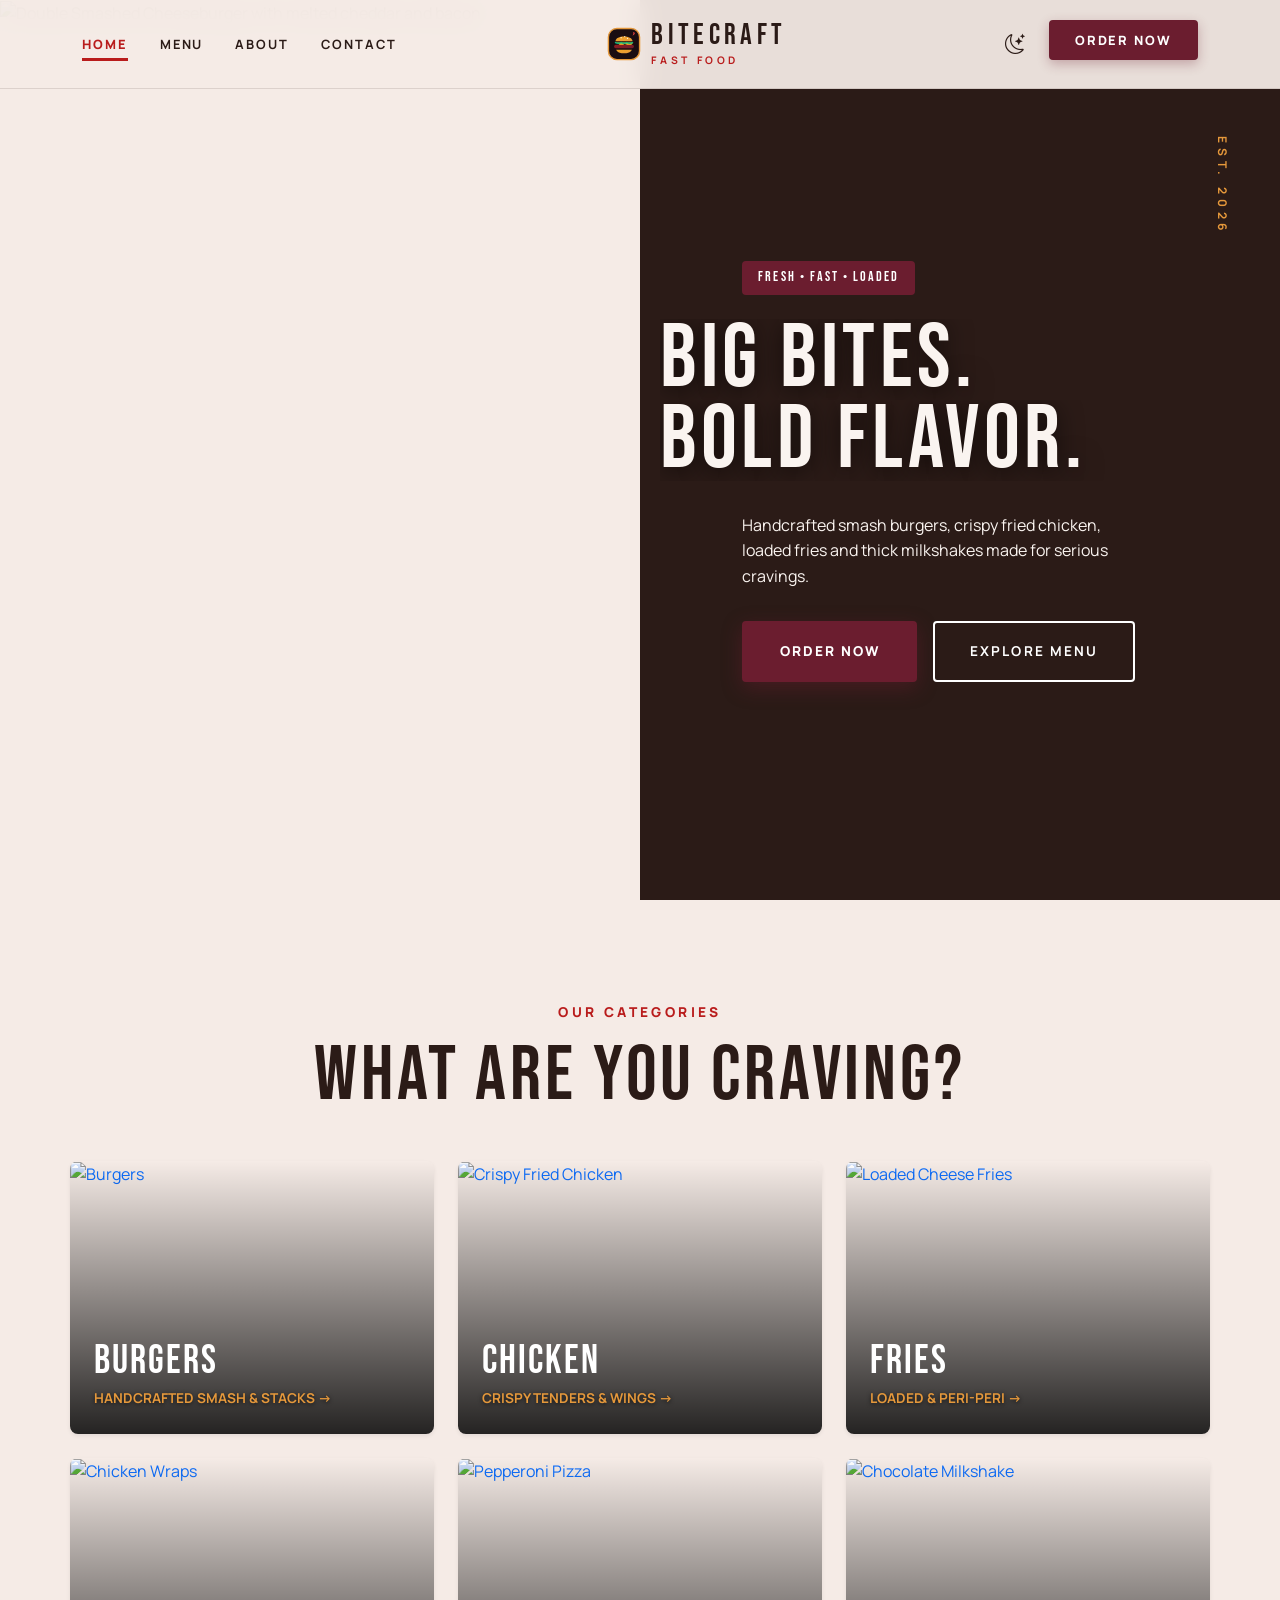
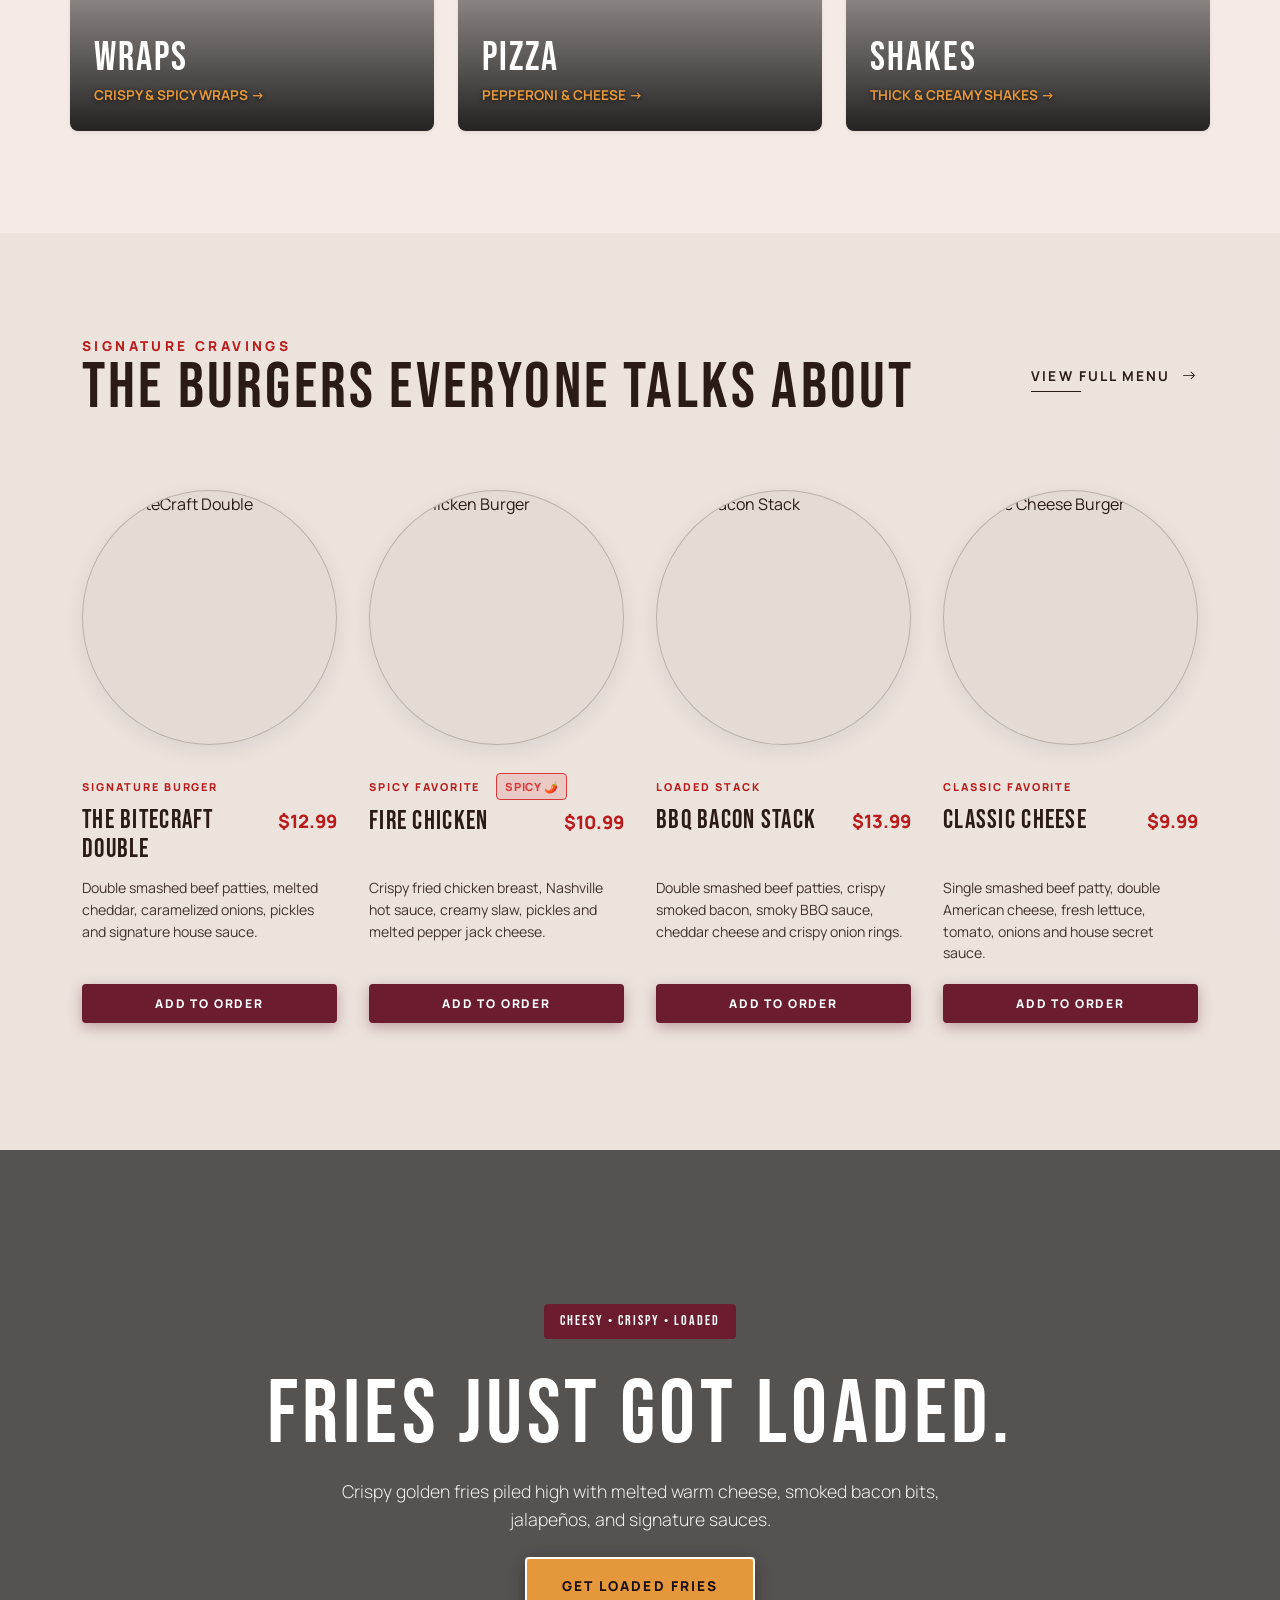
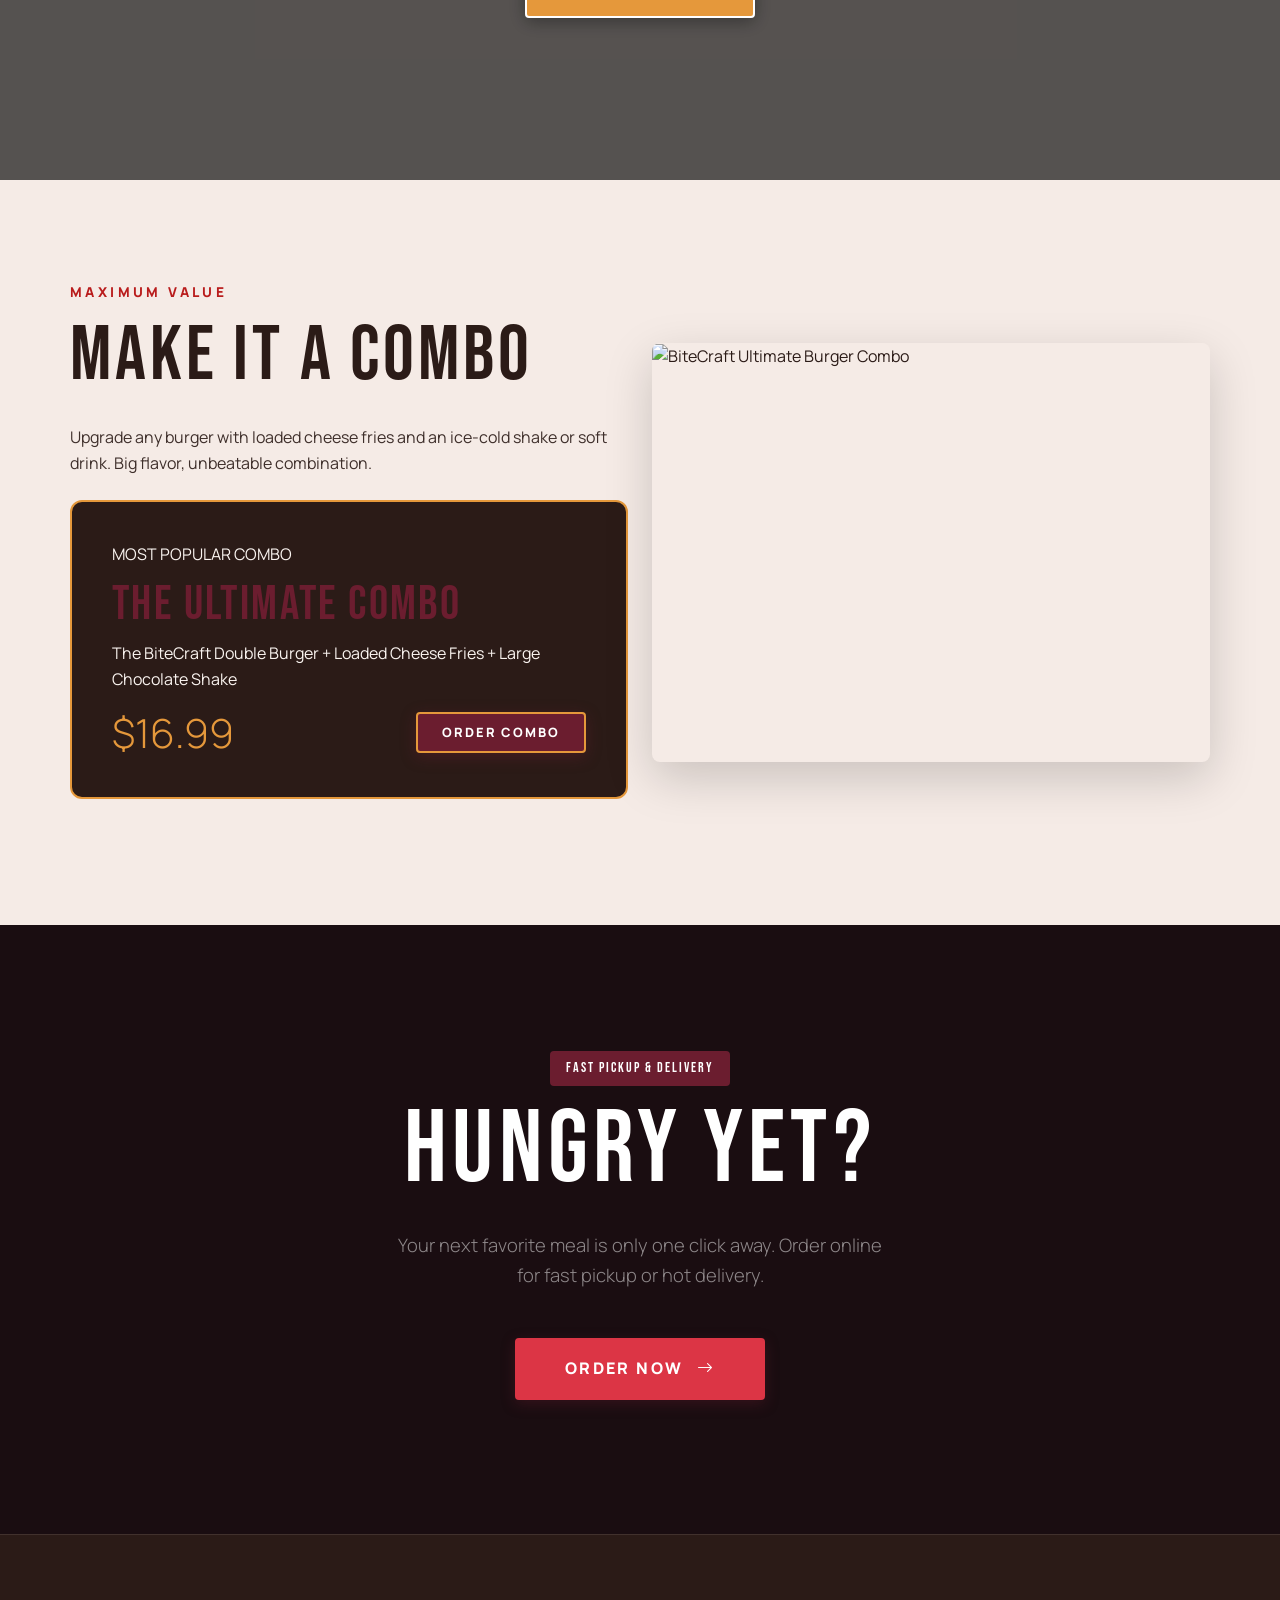
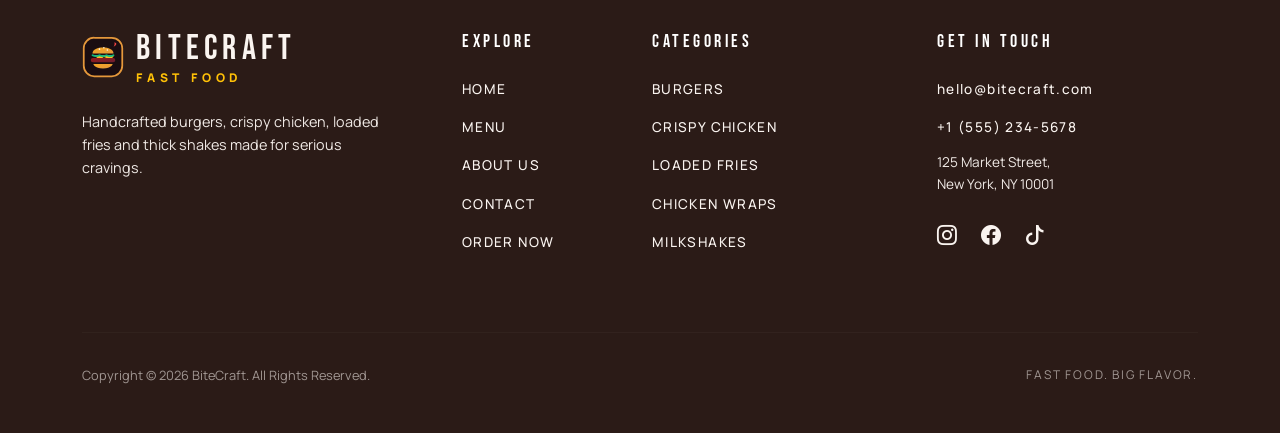
==== commit e5165ea1: "U" ====
--- a/index.html
+++ b/index.html
@@ -14,6 +14,10 @@
   <meta property="og:type" content="website">
   <meta property="og:image" content="https://images.unsplash.com/photo-1568901346375-23c9450c58cd">
 
+  <!-- Favicon -->
+  <link rel="icon" type="image/svg+xml" href="assets/images/favicon.svg">
+  <link rel="alternate icon" href="favicon.svg">
+
   <!-- Bootstrap 5 CDN -->
   <link href="https://cdn.jsdelivr.net/npm/bootstrap@5.3.0/dist/css/bootstrap.min.css" rel="stylesheet">
   <!-- Bootstrap Icons CDN -->
@@ -39,8 +43,11 @@
         <!-- Logo: Center -->
         <div class="brand-logo-container">
           <a href="index.html" class="brand-logo">
-            BITECRAFT
-            <span>FAST FOOD</span>
+            <img src="assets/images/logo.svg" alt="BiteCraft Logo" class="brand-logo-img">
+            <div>
+              BITECRAFT
+              <span>FAST FOOD</span>
+            </div>
           </a>
         </div>
 
@@ -207,14 +214,14 @@
     </section>
 
     <!-- Signature Burgers Section -->
-    <section class="section-padding" style="background-color: var(--card-bg); overflow: hidden;">
+    <section class="section-padding" style="background-color: var(--card-bg);">
       <div class="container">
-        <div class="d-flex justify-content-between align-items-end mb-5">
+        <div class="d-flex justify-content-between align-items-center flex-wrap gap-3 mb-4 mb-md-5">
           <div>
             <span class="small-label m-0">SIGNATURE CRAVINGS</span>
-            <h2 class="section-title m-0" style="font-size: clamp(2.2rem, 5vw, 4rem);">THE BURGERS EVERYONE TALKS ABOUT</h2>
-          </div>
-          <div class="d-none d-md-block text-end">
+            <h2 class="section-title m-0" style="font-size: clamp(2rem, 5vw, 4rem);">THE BURGERS EVERYONE TALKS ABOUT</h2>
+          </div>
+          <div class="text-start text-md-end">
             <a href="menu.html" class="btn-premium-text">VIEW FULL MENU <i class="bi bi-arrow-right"></i></a>
           </div>
         </div>
@@ -283,6 +290,11 @@
               <a href="reservation.html" class="btn-premium btn-premium-solid w-100 mt-3 py-2 text-center" style="font-size: 0.75rem;">ADD TO ORDER</a>
             </div>
           </div>
+        </div>
+        
+        <!-- Mobile View Full Menu Link -->
+        <div class="d-md-none text-center mt-4">
+          <a href="menu.html" class="btn-premium btn-premium-solid py-2 px-4" style="font-size: 0.8rem;">VIEW FULL MENU <i class="bi bi-arrow-right ms-1"></i></a>
         </div>
       </div>
     </section>
@@ -354,10 +366,13 @@
         <!-- Brand Info -->
         <div class="col-lg-4 col-md-12">
           <a href="index.html" class="footer-logo">
-            BITECRAFT
-            <span class="text-warning">FAST FOOD</span>
-          </a>
-          <p class="font-body mt-4" style="opacity: 0.7; max-width: 320px; font-size: 0.9rem;">
+            <img src="assets/images/logo.svg" alt="BiteCraft Logo" class="footer-logo-img">
+            <div>
+              BITECRAFT
+              <span class="footer-brand-sub" style="color: #FFC107 !important; font-weight: 800; letter-spacing: 0.35em; display: block;">FAST FOOD</span>
+            </div>
+          </a>
+          <p class="font-body mt-4" style="max-width: 320px; font-size: 0.9rem; color: #FAF4F0 !important; opacity: 0.95;">
             Handcrafted burgers, crispy chicken, loaded fries and thick shakes made for serious cravings.
           </p>
         </div>
@@ -410,6 +425,11 @@
     </div>
   </footer>
 
+  <!-- Back to Top Button -->
+  <button id="back-to-top" class="back-to-top-btn" aria-label="Back to top">
+    <i class="bi bi-chevron-up"></i>
+  </button>
+
   <!-- Scripts -->
   <script src="https://cdn.jsdelivr.net/npm/bootstrap@5.3.0/dist/js/bootstrap.bundle.min.js"></script>
   <script src="assets/js/main.js"></script>
--- a/assets/css/style.css
+++ b/assets/css/style.css
@@ -72,6 +72,18 @@
   color: var(--color-sunset-gold) !important;
 }
 
+[data-theme="dark"] .small-label {
+  color: var(--color-sunset-gold) !important;
+}
+
+[data-theme="dark"] .text-danger {
+  color: #FF6B7A !important;
+}
+
+[data-theme="dark"] .brand-logo span {
+  color: var(--color-sunset-gold) !important;
+}
+
 /* Global Reset & Base Styles */
 * {
   box-sizing: border-box;
@@ -157,13 +169,13 @@
 
 .small-label {
   font-family: var(--font-body);
-  font-weight: 700;
-  font-size: clamp(0.7rem, 1.5vw, 0.85rem);
+  font-weight: 800;
+  font-size: clamp(0.72rem, 1.5vw, 0.85rem);
   text-transform: uppercase;
-  color: var(--accent-muted);
+  color: var(--color-ruby);
   display: block;
   margin-bottom: 1rem;
-  letter-spacing: 0.3em;
+  letter-spacing: 0.25em;
 }
 
 .section-title {
@@ -358,7 +370,7 @@
 }
 
 .nav-link-custom:hover {
-  color: var(--accent-muted);
+  color: #B91C1C;
 }
 
 .nav-link-custom:hover::after {
@@ -368,29 +380,35 @@
 
 /* Active Link Contrast System */
 .nav-link-custom.active {
-  color: var(--accent) !important;
+  color: #B91C1C !important;
   font-weight: 800;
 }
 
 .nav-link-custom.active::after {
   transform: scaleX(1);
   transform-origin: left;
-  background-color: var(--accent);
+  background-color: #B91C1C;
   height: 3px;
 }
 
+[data-theme="dark"] .nav-link-custom:hover {
+  color: #FFC107 !important;
+}
+
 [data-theme="dark"] .nav-link-custom.active {
-  color: var(--color-sunset-gold) !important;
+  color: #FFC107 !important;
 }
 
 [data-theme="dark"] .nav-link-custom.active::after {
-  background-color: var(--color-sunset-gold);
+  background-color: #FFC107;
   height: 3px;
 }
 
-/* Typographic Logo */
+/* Typographic & Graphic Brand Logo */
 .brand-logo-container {
-  text-align: center;
+  display: flex;
+  align-items: center;
+  justify-content: center;
 }
 .brand-logo {
   font-family: var(--font-heading);
@@ -399,8 +417,22 @@
   color: var(--text-primary);
   text-decoration: none;
   line-height: 1;
-  display: inline-block;
+  display: inline-flex;
+  align-items: center;
+  gap: 0.65rem;
   transition: var(--transition-fast);
+}
+
+.brand-logo-img {
+  width: 34px;
+  height: 34px;
+  object-fit: contain;
+  flex-shrink: 0;
+  transition: transform 0.3s ease;
+}
+
+.brand-logo:hover .brand-logo-img {
+  transform: scale(1.08) rotate(-5deg);
 }
 
 .brand-logo span {
@@ -408,12 +440,12 @@
   font-size: 0.65rem;
   letter-spacing: 0.35em;
   font-family: var(--font-body);
-  font-weight: 600;
-  color: var(--accent-muted);
+  font-weight: 700;
+  color: var(--color-ruby);
   margin-top: 0.25rem;
 }
 .brand-logo:hover {
-  color: var(--accent-muted);
+  color: var(--accent);
 }
 
 /* Theme Toggle Button */
@@ -904,33 +936,37 @@
   transform: scaleY(1);
 }
 
-/* Signature Dishes Grid - Horizontal Scrolling / Flex layout */
+/* Signature Dishes Grid - Precise Horizontal Alignment across all cards */
 .dishes-row {
-  display: flex;
-  gap: 3rem;
-  overflow-x: auto;
-  padding: 2rem 0;
-  scrollbar-width: none; /* Firefox */
-}
-.dishes-row::-webkit-scrollbar {
-  display: none; /* Safari and Chrome */
+  display: grid;
+  grid-template-columns: repeat(4, 1fr);
+  gap: 2rem;
+  padding: 1.5rem 0;
+  overflow: visible;
 }
 
 .dish-card-custom {
-  flex: 0 0 350px;
+  display: flex;
+  flex-direction: column;
+  height: 100%;
   transition: var(--transition-smooth);
   position: relative;
+  background: transparent;
 }
 
 .dish-img-container {
-  width: 350px;
-  height: 350px;
+  width: 100%;
+  max-width: 260px;
+  aspect-ratio: 1 / 1;
+  height: auto;
   border-radius: 50%;
   overflow: hidden;
-  margin-bottom: 2rem;
+  margin: 0 auto 1.75rem auto;
   position: relative;
   border: 1px solid var(--border-color);
   background-color: var(--card-bg);
+  flex-shrink: 0;
+  box-shadow: 0 6px 20px rgba(0, 0, 0, 0.08);
 }
 
 .dish-img-container img {
@@ -941,49 +977,75 @@
 }
 
 .dish-info {
+  display: flex;
+  flex-direction: column;
+  flex: 1;
   text-align: left;
 }
 
 .dish-cat {
-  font-size: 0.65rem;
+  font-size: 0.68rem;
   font-weight: 800;
-  letter-spacing: 0.2em;
+  letter-spacing: 0.18em;
   text-transform: uppercase;
-  color: var(--accent-muted);
+  color: var(--color-ruby);
   margin-bottom: 0.5rem;
-  display: block;
+  min-height: 26px;
+  display: flex;
+  align-items: center;
+  gap: 0.5rem;
+}
+
+[data-theme="dark"] .dish-cat {
+  color: var(--color-sunset-gold);
 }
 
 .dish-name-row {
   display: flex;
   justify-content: space-between;
-  align-items: baseline;
+  align-items: flex-start;
   margin-bottom: 0.75rem;
+  min-height: 3.6rem;
+  gap: 0.5rem;
 }
 
 .dish-name {
-  font-size: 1.75rem;
+  font-size: 1.6rem;
+  line-height: 1.1;
   font-family: var(--font-heading);
   letter-spacing: 0.05em;
   color: var(--text-primary);
   margin: 0;
-  transition: var(--transition-fast);
+  flex: 1;
 }
 
 .dish-price {
   font-family: var(--font-body);
-  font-weight: 700;
-  color: var(--accent-muted);
-  font-size: 1.1rem;
-  transition: var(--transition-fast);
+  font-weight: 800;
+  color: var(--color-ruby);
+  font-size: 1.15rem;
+  white-space: nowrap;
+}
+
+[data-theme="dark"] .dish-price {
+  color: var(--color-sunset-gold);
 }
 
 .dish-desc {
-  font-size: 0.9rem;
-  opacity: 0.8;
+  font-size: 0.88rem;
+  opacity: 0.88;
   color: var(--text-primary);
-  line-height: 1.5;
-  font-weight: 300;
+  line-height: 1.55;
+  font-weight: 400;
+  min-height: 4.8rem;
+  margin-bottom: 1.25rem;
+}
+
+.dish-info a.btn-premium,
+.dish-info .btn-premium-solid {
+  margin-top: auto !important;
+  width: 100%;
+  text-align: center;
 }
 
 .dish-card-custom:hover .dish-img-container img {
@@ -1271,8 +1333,8 @@
   font-size: 0.85rem;
   text-transform: uppercase;
   letter-spacing: 0.15em;
-  color: var(--accent-muted);
-  font-weight: 600;
+  color: var(--color-ruby);
+  font-weight: 700;
   pointer-events: none;
   transition: var(--transition-fast);
 }
@@ -1287,7 +1349,7 @@
 .luxury-input:not(:placeholder-shown) + .luxury-label {
   top: -1.2rem;
   font-size: 0.75rem;
-  color: var(--accent-muted);
+  color: var(--color-ruby);
   font-weight: 700;
   opacity: 1;
 }
@@ -1295,8 +1357,29 @@
 /* Selection menu styled specifically for luxury form */
 select.luxury-input {
   appearance: none;
+  -webkit-appearance: none;
   cursor: pointer;
-}
+  color: var(--text-primary);
+  background: transparent;
+  padding-right: 2rem;
+}
+
+select.luxury-input option {
+  background-color: #ffffff;
+  color: #2B1B17;
+  padding: 8px 12px;
+}
+
+/* Float label above select so it never overlaps option/value text */
+select.luxury-input + .luxury-label {
+  top: -1.2rem !important;
+  font-size: 0.75rem !important;
+  font-weight: 700 !important;
+  letter-spacing: 0.15em !important;
+  color: var(--color-ruby);
+  opacity: 1 !important;
+}
+
 .select-wrapper {
   position: relative;
 }
@@ -1308,8 +1391,33 @@
   top: 50%;
   transform: translateY(-50%);
   pointer-events: none;
-  color: var(--accent-muted);
+  color: var(--color-ruby);
   font-size: 0.8rem;
+}
+
+/* Dark Mode Form & Select Field Contrast System */
+[data-theme="dark"] .luxury-label {
+  color: var(--color-sunset-gold) !important;
+}
+
+[data-theme="dark"] .luxury-input:focus + .luxury-label,
+[data-theme="dark"] .luxury-input:not(:placeholder-shown) + .luxury-label,
+[data-theme="dark"] select.luxury-input + .luxury-label {
+  color: var(--color-sunset-gold) !important;
+}
+
+[data-theme="dark"] select.luxury-input {
+  color: #FAF4F0 !important;
+  border-bottom-color: rgba(250, 244, 240, 0.3) !important;
+}
+
+[data-theme="dark"] select.luxury-input option {
+  background-color: #241217 !important;
+  color: #FAF4F0 !important;
+}
+
+[data-theme="dark"] .select-wrapper::after {
+  color: var(--color-sunset-gold) !important;
 }
 
 /* Contact Details */
@@ -1369,21 +1477,50 @@
 
 .footer-logo {
   font-family: var(--font-heading);
-  font-size: 2.5rem;
+  font-size: 2.2rem;
   letter-spacing: 0.15em;
-  color: var(--color-cream);
+  color: #FAF4F0 !important;
   text-decoration: none;
   line-height: 1;
-}
-
-.footer-logo span {
-  display: block;
-  font-size: 0.75rem;
-  letter-spacing: 0.4em;
-  font-family: var(--font-body);
-  font-weight: 600;
-  color: var(--accent-muted);
-  margin-top: 0.5rem;
+  display: inline-flex;
+  align-items: center;
+  gap: 0.75rem;
+}
+
+.footer-logo-img {
+  width: 42px;
+  height: 42px;
+  object-fit: contain;
+  flex-shrink: 0;
+  transition: transform 0.3s ease;
+}
+
+.footer-logo:hover .footer-logo-img {
+  transform: scale(1.08) rotate(-5deg);
+}
+
+.footer-logo span,
+.footer-logo div span,
+.footer-logo .footer-brand-sub,
+.footer-logo .text-warning,
+.footer-brand-sub {
+  display: block !important;
+  font-size: 0.75rem !important;
+  letter-spacing: 0.4em !important;
+  font-family: var(--font-body) !important;
+  font-weight: 800 !important;
+  color: #FFC107 !important; /* Bright sunny gold - visible against dark espresso */
+  margin-top: 0.4rem !important;
+}
+
+.footer-section p,
+.footer-section .font-body {
+  color: #FAF4F0 !important;
+  opacity: 0.95 !important;
+}
+
+.footer-section h5 {
+  color: #ffffff !important;
 }
 
 .footer-links {
@@ -1395,7 +1532,7 @@
   margin-bottom: 0.8rem;
 }
 .footer-link-item {
-  color: var(--color-cream);
+  color: #FAF4F0 !important;
   text-decoration: none;
   font-family: var(--font-body);
   font-size: 0.85rem;
@@ -1403,10 +1540,15 @@
   letter-spacing: 0.1em;
   text-transform: uppercase;
   transition: var(--transition-fast);
-}
-.footer-link-item:hover {
-  color: var(--accent);
-  padding-left: 5px;
+  display: inline-block;
+}
+
+/* FIX: In light mode, hovering over footer menus below headers must be bright gold, NOT dark red */
+.footer-link-item:hover,
+.footer-section .footer-link-item:hover,
+.footer-section .footer-links a:hover {
+  color: #FFC107 !important;
+  padding-left: 6px;
 }
 
 .social-links {
@@ -1414,12 +1556,15 @@
   gap: 1.5rem;
 }
 .social-link-item {
-  color: var(--color-cream);
+  color: #FAF4F0 !important;
   font-size: 1.25rem;
   transition: var(--transition-fast);
 }
-.social-link-item:hover {
-  color: var(--accent);
+
+/* FIX: In light mode, hovering over social icons must be bright gold, NOT dark red */
+.social-link-item:hover,
+.footer-section .social-link-item:hover {
+  color: #FFC107 !important;
   transform: translateY(-3px);
 }
 
@@ -1559,14 +1704,18 @@
     display: none !important;
   }
   .dishes-row {
-    gap: 1.5rem;
+    grid-template-columns: repeat(2, 1fr);
+    gap: 2rem;
   }
   .dish-card-custom {
-    flex: 0 0 280px;
+    flex: initial;
+    width: 100%;
   }
   .dish-img-container {
-    width: 280px;
-    height: 280px;
+    width: 100%;
+    max-width: 240px;
+    height: auto;
+    aspect-ratio: 1 / 1;
   }
   .menu-row {
     display: flex !important;
@@ -1925,3 +2074,181 @@
     padding-bottom: 3.5rem;
   }
 }
+
+/* ==========================================================================
+   Back To Top Floating Button
+   ========================================================================== */
+.back-to-top-btn {
+  position: fixed;
+  bottom: 2rem;
+  right: 2rem;
+  width: 48px;
+  height: 48px;
+  border-radius: 50%;
+  background-color: var(--color-ruby);
+  color: #ffffff;
+  border: 2px solid var(--color-sunset-gold);
+  display: flex;
+  align-items: center;
+  justify-content: center;
+  font-size: 1.25rem;
+  cursor: pointer;
+  z-index: 9999;
+  opacity: 0;
+  visibility: hidden;
+  transform: translateY(20px) scale(0.8);
+  transition: all 0.4s cubic-bezier(0.25, 1, 0.5, 1);
+  box-shadow: 0 4px 18px rgba(0, 0, 0, 0.3);
+}
+
+.back-to-top-btn.visible {
+  opacity: 1;
+  visibility: visible;
+  transform: translateY(0) scale(1);
+}
+
+.back-to-top-btn:hover {
+  background-color: var(--color-sunset-gold);
+  color: #1A0D11;
+  border-color: var(--color-ruby);
+  transform: translateY(-4px) scale(1.08);
+  box-shadow: 0 8px 24px rgba(229, 152, 59, 0.45);
+}
+
+[data-theme="dark"] .back-to-top-btn {
+  background-color: var(--color-ruby);
+  color: var(--color-sunset-gold);
+  border-color: var(--color-sunset-gold);
+}
+
+[data-theme="dark"] .back-to-top-btn:hover {
+  background-color: var(--color-sunset-gold);
+  color: #1A0D11;
+}
+
+@media (max-width: 576px) {
+  .back-to-top-btn {
+    bottom: 1.25rem;
+    right: 1.25rem;
+    width: 42px;
+    height: 42px;
+    font-size: 1.1rem;
+  }
+}
+
+/* Mobile 368px & Small Screen Optimization for Dishes Section */
+@media (max-width: 767px) {
+  .dishes-row {
+    grid-template-columns: 1fr !important;
+    gap: 3rem !important;
+  }
+
+  .dish-card-custom {
+    max-width: 320px;
+    margin: 0 auto;
+    width: 100%;
+    opacity: 1 !important;
+    transform: none !important;
+  }
+
+  .dish-img-container {
+    max-width: 240px;
+    margin: 0 auto 1.5rem auto;
+  }
+
+  .dish-name-row {
+    min-height: auto;
+  }
+
+  .dish-desc {
+    min-height: auto;
+  }
+}
+
+/* ==========================================================================
+   Comprehensive Red-Related Word & Contrast System (Light Mode & Dark Mode)
+   ========================================================================== */
+
+/* Light Mode: High-contrast rich crimson (#B91C1C) with 7.5:1 WCAG AAA ratio on sand background */
+.text-danger,
+a.text-danger,
+h1.text-danger,
+h2.text-danger,
+h3.text-danger,
+h4.text-danger,
+h5.text-danger,
+span.text-danger,
+div.text-danger,
+.menu-row-price,
+.dish-price {
+  color: #B91C1C !important;
+  font-weight: 800;
+}
+
+.small-label {
+  color: #B91C1C !important;
+  font-weight: 800;
+  letter-spacing: 0.25em;
+}
+
+.dish-cat {
+  color: #B91C1C !important;
+  font-weight: 800;
+}
+
+.brand-logo span {
+  color: #B91C1C !important;
+  font-weight: 700;
+}
+
+/* Contact page headings in light mode */
+.contact-detail-item h4.text-danger,
+.contact-detail-item h4 i.text-danger {
+  color: #B91C1C !important;
+}
+
+/* About page feature icons in light mode */
+.display-4.text-danger,
+.display-4.text-danger i {
+  color: #B91C1C !important;
+}
+
+/* Form labels in light mode */
+.luxury-label,
+.luxury-input:focus + .luxury-label,
+select.luxury-input + .luxury-label,
+.luxury-label-floating {
+  color: #B91C1C !important;
+  font-weight: 700;
+}
+
+.select-wrapper::after {
+  color: #B91C1C !important;
+}
+
+/* Dark Mode Overrides: Switch all labels and red words to bright golden amber (#FFC107) */
+[data-theme="dark"] .small-label,
+[data-theme="dark"] .dish-cat,
+[data-theme="dark"] .dish-price,
+[data-theme="dark"] .menu-row-price,
+[data-theme="dark"] .text-danger,
+[data-theme="dark"] a.text-danger,
+[data-theme="dark"] h1.text-danger,
+[data-theme="dark"] h2.text-danger,
+[data-theme="dark"] h3.text-danger,
+[data-theme="dark"] h4.text-danger,
+[data-theme="dark"] span.text-danger,
+[data-theme="dark"] div.text-danger,
+[data-theme="dark"] .brand-logo span,
+[data-theme="dark"] .contact-detail-item h4.text-danger,
+[data-theme="dark"] .display-4.text-danger,
+[data-theme="dark"] .display-4.text-danger i,
+[data-theme="dark"] .luxury-label,
+[data-theme="dark"] .luxury-label-floating,
+[data-theme="dark"] .luxury-input:focus + .luxury-label,
+[data-theme="dark"] select.luxury-input + .luxury-label,
+[data-theme="dark"] .select-wrapper::after {
+  color: #FFC107 !important;
+}
+
+
